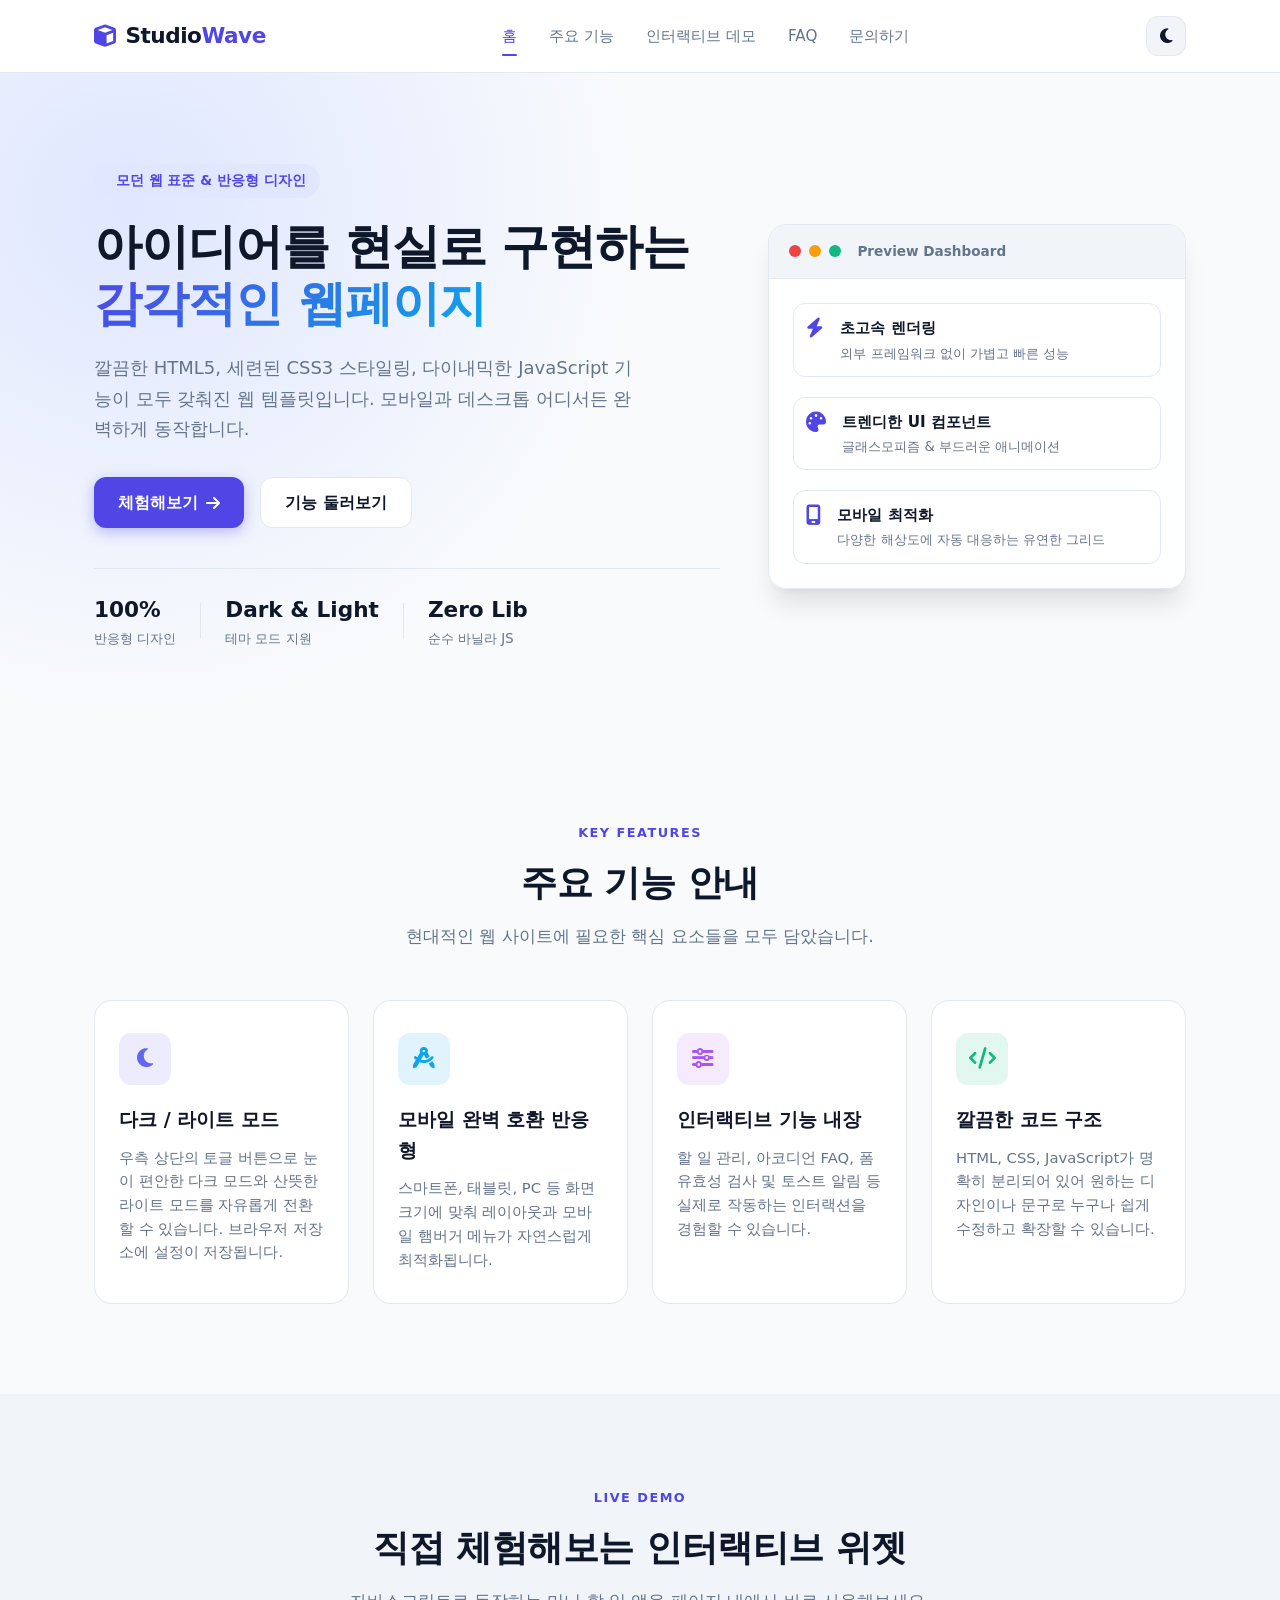
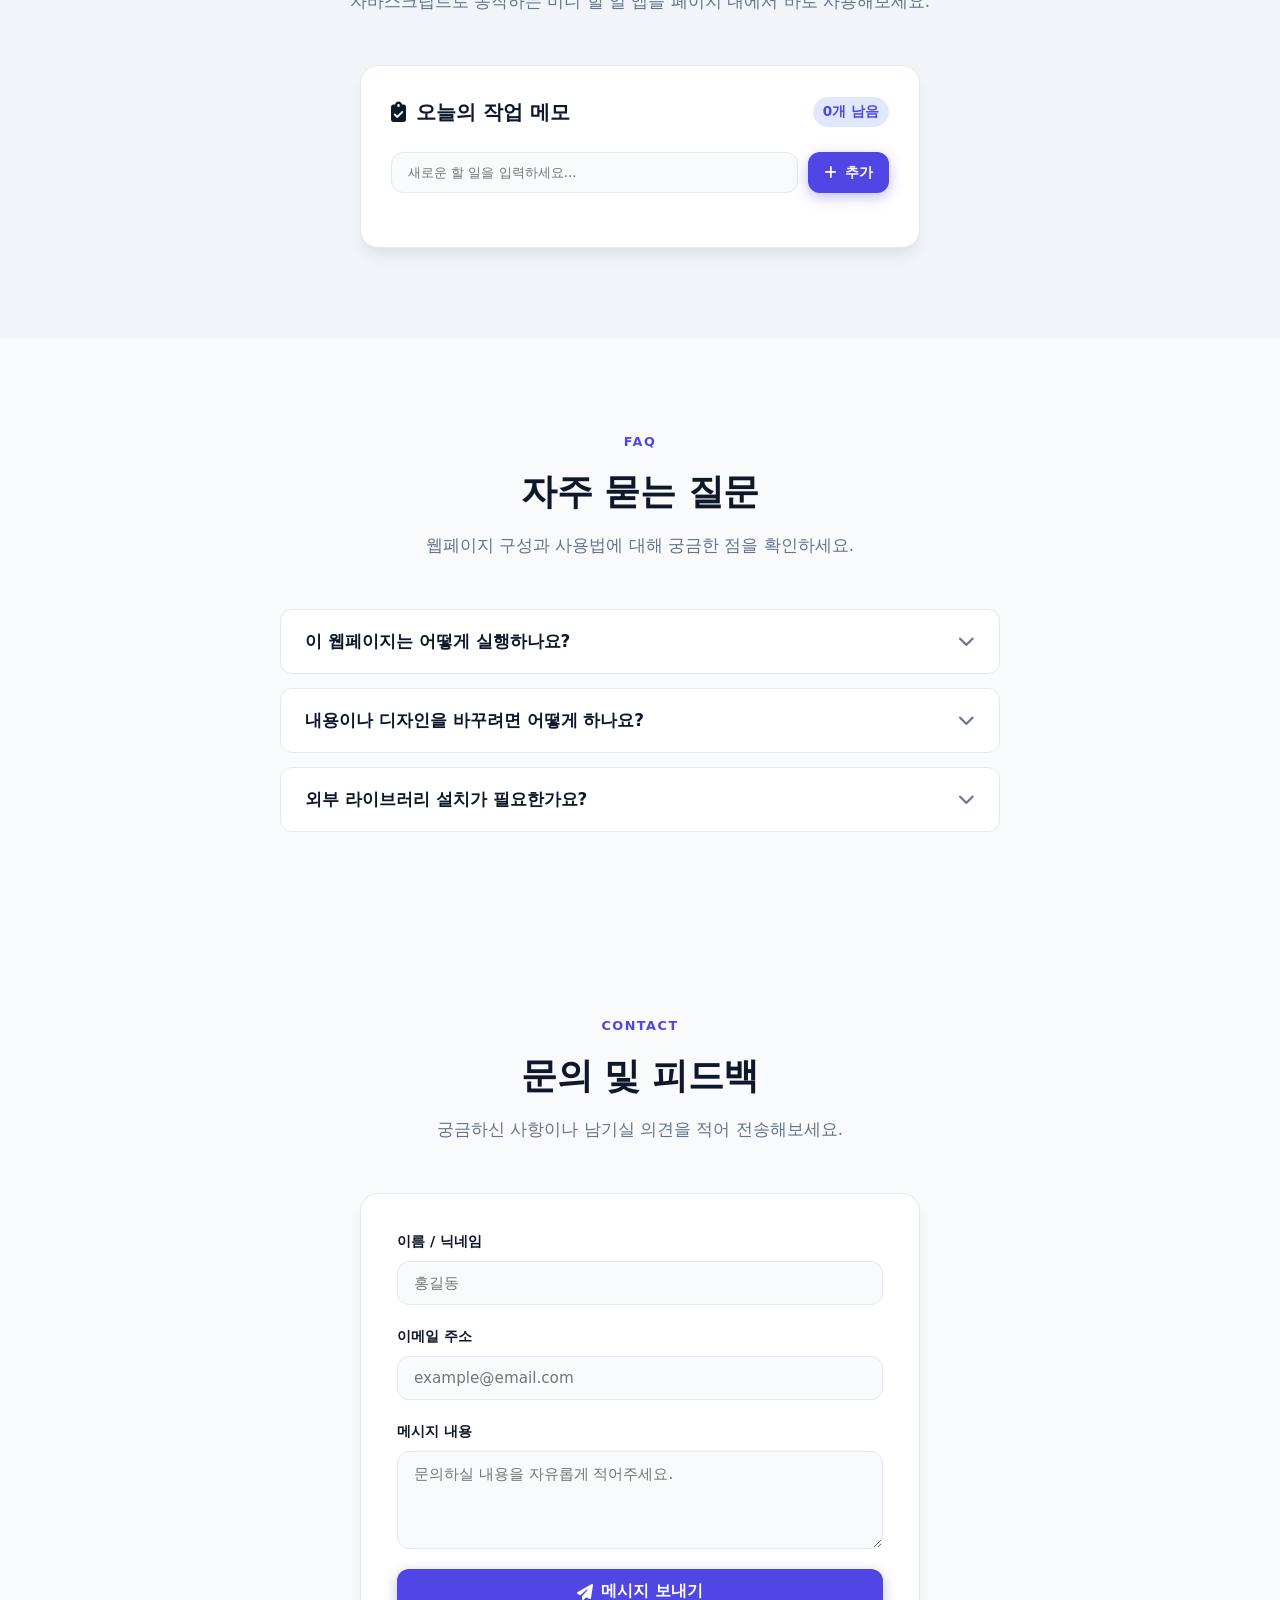
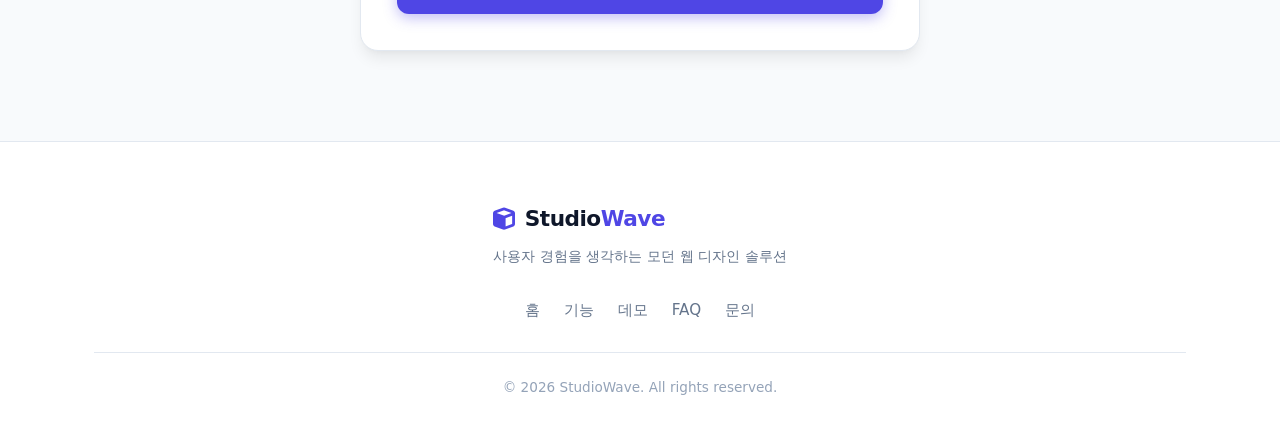
==== index.html @ 6eccc525 "Add index.html and style.css" ====
<!DOCTYPE html>
<html lang="ko">
<head>
  <meta charset="UTF-8">
  <meta name="viewport" content="width=device-width, initial-scale=1.0">
  <title>모던 반응형 웹페이지 | Modern Web</title>
  <link rel="stylesheet" href="style.css">
  <!-- Google Fonts & Font Awesome Icons -->
  <link rel="preconnect" href="https://fonts.googleapis.com">
  <link rel="preconnect" href="https://fonts.gstatic.com" crossorigin>
  <link href="https://fonts.googleapis.com/css2?family=Pretendard:wght@300;400;500;600;700;800&family=Plus+Jakarta+Sans:wght@500;600;700;800&display=swap" rel="stylesheet">
  <link rel="stylesheet" href="https://cdnjs.cloudflare.com/ajax/libs/font-awesome/6.4.0/css/all.min.css">
</head>
<body>
  <!-- Header / Navigation -->
  <header class="navbar">
    <div class="container nav-container">
      <a href="#" class="logo">
        <i class="fa-solid fa-cube logo-icon"></i>
        <span>Studio<span class="highlight">Wave</span></span>
      </a>

      <nav class="nav-links" id="navMenu">
        <a href="#home" class="nav-link active">홈</a>
        <a href="#features" class="nav-link">주요 기능</a>
        <a href="#demo" class="nav-link">인터랙티브 데모</a>
        <a href="#faq" class="nav-link">FAQ</a>
        <a href="#contact" class="nav-link">문의하기</a>
      </nav>

      <div class="nav-actions">
        <!-- 다크모드 토글 버튼 -->
        <button id="themeToggle" class="theme-toggle" aria-label="테마 전환">
          <i class="fa-solid fa-moon"></i>
        </button>

        <!-- 모바일 햄버거 메뉴 버튼 -->
        <button id="mobileMenuBtn" class="mobile-toggle" aria-label="메뉴 열기">
          <i class="fa-solid fa-bars"></i>
        </button>
      </div>
    </div>
  </header>

  <!-- Hero Section -->
  <section id="home" class="hero-section">
    <div class="container hero-container">
      <div class="hero-content">
        <div class="badge">
          <i class="fa-solid fa-sparkles"></i> 모던 웹 표준 & 반응형 디자인
        </div>
        <h1 class="hero-title">
          아이디어를 현실로 구현하는<br>
          <span class="gradient-text">감각적인 웹페이지</span>
        </h1>
        <p class="hero-description">
          깔끔한 HTML5, 세련된 CSS3 스타일링, 다이내믹한 JavaScript 기능이 모두 갖춰진 웹 템플릿입니다. 모바일과 데스크톱 어디서든 완벽하게 동작합니다.
        </p>
        <div class="hero-buttons">
          <a href="#demo" class="btn btn-primary">
            체험해보기 <i class="fa-solid fa-arrow-right"></i>
          </a>
          <a href="#features" class="btn btn-secondary">
            기능 둘러보기
          </a>
        </div>
        
        <!-- 실시간 통계 카드 -->
        <div class="hero-stats">
          <div class="stat-item">
            <span class="stat-number">100%</span>
            <span class="stat-label">반응형 디자인</span>
          </div>
          <div class="stat-divider"></div>
          <div class="stat-item">
            <span class="stat-number">Dark & Light</span>
            <span class="stat-label">테마 모드 지원</span>
          </div>
          <div class="stat-divider"></div>
          <div class="stat-item">
            <span class="stat-number">Zero Lib</span>
            <span class="stat-label">순수 바닐라 JS</span>
          </div>
        </div>
      </div>

      <div class="hero-visual">
        <div class="glass-card main-card">
          <div class="card-header">
            <span class="dot red"></span>
            <span class="dot yellow"></span>
            <span class="dot green"></span>
            <span class="card-title">Preview Dashboard</span>
          </div>
          <div class="card-body">
            <div class="preview-item">
              <i class="fa-solid fa-bolt icon-accent"></i>
              <div>
                <h4>초고속 렌더링</h4>
                <p>외부 프레임워크 없이 가볍고 빠른 성능</p>
              </div>
            </div>
            <div class="preview-item">
              <i class="fa-solid fa-palette icon-accent"></i>
              <div>
                <h4>트렌디한 UI 컴포넌트</h4>
                <p>글래스모피즘 & 부드러운 애니메이션</p>
              </div>
            </div>
            <div class="preview-item">
              <i class="fa-solid fa-mobile-screen icon-accent"></i>
              <div>
                <h4>모바일 최적화</h4>
                <p>다양한 해상도에 자동 대응하는 유연한 그리드</p>
              </div>
            </div>
          </div>
        </div>
      </div>
    </div>
  </section>

  <!-- Features Section -->
  <section id="features" class="section features-section">
    <div class="container">
      <div class="section-header text-center">
        <span class="section-tag">KEY FEATURES</span>
        <h2 class="section-title">주요 기능 안내</h2>
        <p class="section-subtitle">현대적인 웹 사이트에 필요한 핵심 요소들을 모두 담았습니다.</p>
      </div>

      <div class="features-grid">
        <div class="feature-card">
          <div class="feature-icon bg-indigo">
            <i class="fa-solid fa-moon"></i>
          </div>
          <h3>다크 / 라이트 모드</h3>
          <p>우측 상단의 토글 버튼으로 눈이 편안한 다크 모드와 산뜻한 라이트 모드를 자유롭게 전환할 수 있습니다. 브라우저 저장소에 설정이 저장됩니다.</p>
        </div>

        <div class="feature-card">
          <div class="feature-icon bg-blue">
            <i class="fa-solid fa-compass-drafting"></i>
          </div>
          <h3>모바일 완벽 호환 반응형</h3>
          <p>스마트폰, 태블릿, PC 등 화면 크기에 맞춰 레이아웃과 모바일 햄버거 메뉴가 자연스럽게 최적화됩니다.</p>
        </div>

        <div class="feature-card">
          <div class="feature-icon bg-purple">
            <i class="fa-solid fa-sliders"></i>
          </div>
          <h3>인터랙티브 기능 내장</h3>
          <p>할 일 관리, 아코디언 FAQ, 폼 유효성 검사 및 토스트 알림 등 실제로 작동하는 인터랙션을 경험할 수 있습니다.</p>
        </div>

        <div class="feature-card">
          <div class="feature-icon bg-emerald">
            <i class="fa-solid fa-code"></i>
          </div>
          <h3>깔끔한 코드 구조</h3>
          <p>HTML, CSS, JavaScript가 명확히 분리되어 있어 원하는 디자인이나 문구로 누구나 쉽게 수정하고 확장할 수 있습니다.</p>
        </div>
      </div>
    </div>
  </section>

  <!-- Interactive Demo Section (할 일 메모 & 인터랙션) -->
  <section id="demo" class="section demo-section">
    <div class="container">
      <div class="section-header text-center">
        <span class="section-tag">LIVE DEMO</span>
        <h2 class="section-title">직접 체험해보는 인터랙티브 위젯</h2>
        <p class="section-subtitle">자바스크립트로 동작하는 미니 할 일 앱을 페이지 내에서 바로 사용해보세요.</p>
      </div>

      <div class="demo-wrapper">
        <div class="todo-card">
          <div class="todo-header">
            <h3><i class="fa-solid fa-clipboard-check"></i> 오늘의 작업 메모</h3>
            <span id="taskCounter" class="task-counter">0개 남음</span>
          </div>

          <form id="todoForm" class="todo-input-group">
            <input type="text" id="todoInput" placeholder="새로운 할 일을 입력하세요..." autocomplete="off">
            <button type="submit" class="btn btn-primary btn-sm">
              <i class="fa-solid fa-plus"></i> 추가
            </button>
          </form>

          <ul id="todoList" class="todo-list">
            <!-- 자바스크립트로 동적 렌더링 -->
          </ul>
        </div>
      </div>
    </div>
  </section>

  <!-- FAQ Section (아코디언) -->
  <section id="faq" class="section faq-section">
    <div class="container">
      <div class="section-header text-center">
        <span class="section-tag">FAQ</span>
        <h2 class="section-title">자주 묻는 질문</h2>
        <p class="section-subtitle">웹페이지 구성과 사용법에 대해 궁금한 점을 확인하세요.</p>
      </div>

      <div class="faq-container">
        <div class="faq-item">
          <button class="faq-question">
            <span>이 웹페이지는 어떻게 실행하나요?</span>
            <i class="fa-solid fa-chevron-down faq-arrow"></i>
          </button>
          <div class="faq-answer">
            <p>별도의 서버 설치 없이 생성된 <code>index.html</code> 파일을 더블클릭하거나 웹 브라우저(크롬, 엣지, 웨일 등)로 드래그하면 바로 열립니다.</p>
          </div>
        </div>

        <div class="faq-item">
          <button class="faq-question">
            <span>내용이나 디자인을 바꾸려면 어떻게 하나요?</span>
            <i class="fa-solid fa-chevron-down faq-arrow"></i>
          </button>
          <div class="faq-answer">
            <p><code>index.html</code>에서 텍스트와 구성을 바꾸고, <code>style.css</code>에서 색상 및 폰트 크기를 수정하면 나만의 맞춤형 페이지로 손쉽게 커스터마이징할 수 있습니다.</p>
          </div>
        </div>

        <div class="faq-item">
          <button class="faq-question">
            <span>외부 라이브러리 설치가 필요한가요?</span>
            <i class="fa-solid fa-chevron-down faq-arrow"></i>
          </button>
          <div class="faq-answer">
            <p>Node.js나 빌드 도구 없이 순수한 HTML, CSS, JavaScript로 제작되어 있어 가볍고 배포가 매우 간편합니다. 폰트와 아이콘은 CDN을 통해 자동으로 불러옵니다.</p>
          </div>
        </div>
      </div>
    </div>
  </section>

  <!-- Contact Form Section -->
  <section id="contact" class="section contact-section">
    <div class="container">
      <div class="section-header text-center">
        <span class="section-tag">CONTACT</span>
        <h2 class="section-title">문의 및 피드백</h2>
        <p class="section-subtitle">궁금하신 사항이나 남기실 의견을 적어 전송해보세요.</p>
      </div>

      <div class="contact-card">
        <form id="contactForm" class="contact-form">
          <div class="form-group">
            <label for="userName">이름 / 닉네임</label>
            <input type="text" id="userName" placeholder="홍길동" required>
          </div>
          <div class="form-group">
            <label for="userEmail">이메일 주소</label>
            <input type="email" id="userEmail" placeholder="example@email.com" required>
          </div>
          <div class="form-group">
            <label for="userMessage">메시지 내용</label>
            <textarea id="userMessage" rows="4" placeholder="문의하실 내용을 자유롭게 적어주세요." required></textarea>
          </div>
          <button type="submit" class="btn btn-primary btn-block">
            <i class="fa-solid fa-paper-plane"></i> 메시지 보내기
          </button>
        </form>
      </div>
    </div>
  </section>

  <!-- Footer -->
  <footer class="footer">
    <div class="container footer-container">
      <div class="footer-brand">
        <div class="logo">
          <i class="fa-solid fa-cube logo-icon"></i>
          <span>Studio<span class="highlight">Wave</span></span>
        </div>
        <p class="footer-tagline">사용자 경험을 생각하는 모던 웹 디자인 솔루션</p>
      </div>

      <div class="footer-links">
        <a href="#home">홈</a>
        <a href="#features">기능</a>
        <a href="#demo">데모</a>
        <a href="#faq">FAQ</a>
        <a href="#contact">문의</a>
      </div>

      <div class="footer-bottom">
        <p>© 2026 StudioWave. All rights reserved.</p>
      </div>
    </div>
  </footer>

  <!-- 알림 토스트 (알림 메시지 팝업) -->
  <div id="toastNotification" class="toast-notification"></div>

  <!-- JavaScript -->
  <script src="script.js"></script>
</body>
</html>
---- style.css ----
/* ==========================================================================
   CSS Variables & Theme Setup
   ========================================================================== */
:root {
  /* 라이트 모드 (기본 테마) */
  --bg-primary: #f8fafc;
  --bg-surface: #ffffff;
  --bg-card: rgba(255, 255, 255, 0.85);
  --bg-subtle: #f1f5f9;
  
  --text-main: #0f172a;
  --text-muted: #64748b;
  --text-light: #94a3b8;
  
  --primary: #4f46e5;
  --primary-hover: #4338ca;
  --primary-light: #e0e7ff;
  --secondary: #0ea5e9;
  
  --border: #e2e8f0;
  --border-focus: #818cf8;
  
  --shadow-sm: 0 1px 2px 0 rgba(0, 0, 0, 0.05);
  --shadow-md: 0 4px 6px -1px rgba(0, 0, 0, 0.07), 0 2px 4px -2px rgba(0, 0, 0, 0.05);
  --shadow-lg: 0 10px 15px -3px rgba(0, 0, 0, 0.08), 0 4px 6px -4px rgba(0, 0, 0, 0.04);
  --shadow-xl: 0 20px 25px -5px rgba(0, 0, 0, 0.1), 0 8px 10px -6px rgba(0, 0, 0, 0.05);

  --radius-sm: 8px;
  --radius-md: 12px;
  --radius-lg: 18px;
  --radius-full: 9999px;
  
  --transition: all 0.25s cubic-bezier(0.4, 0, 0.2, 1);
}

[data-theme="dark"] {
  /* 다크 모드 */
  --bg-primary: #0b0f19;
  --bg-surface: #111827;
  --bg-card: rgba(17, 24, 39, 0.85);
  --bg-subtle: #1f2937;
  
  --text-main: #f9fafb;
  --text-muted: #9ca3af;
  --text-light: #6b7280;
  
  --primary: #6366f1;
  --primary-hover: #4f46e5;
  --primary-light: rgba(99, 102, 241, 0.15);
  --secondary: #38bdf8;
  
  --border: #1f2937;
  --border-focus: #6366f1;
  
  --shadow-sm: 0 1px 2px 0 rgba(0, 0, 0, 0.3);
  --shadow-md: 0 4px 6px -1px rgba(0, 0, 0, 0.4);
  --shadow-lg: 0 10px 15px -3px rgba(0, 0, 0, 0.5);
  --shadow-xl: 0 20px 25px -5px rgba(0, 0, 0, 0.6);
}

/* ==========================================================================
   Base Styles & Reset
   ========================================================================== */
* {
  margin: 0;
  padding: 0;
  box-sizing: border-box;
}

html {
  scroll-behavior: smooth;
  font-family: 'Pretendard', -apple-system, BlinkMacSystemFont, system-ui, Roboto, sans-serif;
  font-size: 16px;
  color: var(--text-main);
  background-color: var(--bg-primary);
  transition: background-color 0.3s ease, color 0.3s ease;
}

body {
  line-height: 1.6;
  overflow-x: hidden;
}

.container {
  width: 100%;
  max-width: 1140px;
  margin: 0 auto;
  padding: 0 24px;
}

a {
  color: inherit;
  text-decoration: none;
  transition: var(--transition);
}

button {
  cursor: pointer;
  font-family: inherit;
  border: none;
  background: none;
}

input, textarea {
  font-family: inherit;
}

/* ==========================================================================
   Navigation Bar
   ========================================================================== */
.navbar {
  position: sticky;
  top: 0;
  z-index: 100;
  background-color: var(--bg-surface);
  backdrop-filter: blur(12px);
  border-bottom: 1px solid var(--border);
  transition: var(--transition);
}

.nav-container {
  display: flex;
  align-items: center;
  justify-content: space-between;
  height: 72px;
}

.logo {
  display: flex;
  align-items: center;
  gap: 10px;
  font-size: 1.35rem;
  font-weight: 800;
  color: var(--text-main);
  letter-spacing: -0.5px;
}

.logo-icon {
  font-size: 1.4rem;
  color: var(--primary);
}

.logo .highlight {
  color: var(--primary);
}

.nav-links {
  display: flex;
  gap: 32px;
}

.nav-link {
  font-size: 0.95rem;
  font-weight: 500;
  color: var(--text-muted);
  position: relative;
  padding: 8px 0;
}

.nav-link:hover, .nav-link.active {
  color: var(--primary);
}

.nav-link.active::after {
  content: '';
  position: absolute;
  bottom: 0;
  left: 0;
  width: 100%;
  height: 2px;
  background-color: var(--primary);
  border-radius: var(--radius-full);
}

.nav-actions {
  display: flex;
  align-items: center;
  gap: 12px;
}

.theme-toggle, .mobile-toggle {
  display: flex;
  align-items: center;
  justify-content: center;
  width: 40px;
  height: 40px;
  border-radius: var(--radius-md);
  color: var(--text-main);
  background-color: var(--bg-subtle);
  border: 1px solid var(--border);
  transition: var(--transition);
  font-size: 1.05rem;
}

.theme-toggle:hover, .mobile-toggle:hover {
  background-color: var(--primary-light);
  color: var(--primary);
}

.mobile-toggle {
  display: none;
}

/* ==========================================================================
   Hero Section
   ========================================================================== */
.hero-section {
  padding: 90px 0 80px;
  position: relative;
  background: radial-gradient(circle at 10% 20%, var(--primary-light) 0%, transparent 40%);
}

.hero-container {
  display: grid;
  grid-template-columns: 1.2fr 0.8fr;
  align-items: center;
  gap: 48px;
}

.badge {
  display: inline-flex;
  align-items: center;
  gap: 8px;
  padding: 6px 14px;
  background-color: var(--primary-light);
  color: var(--primary);
  border-radius: var(--radius-full);
  font-size: 0.85rem;
  font-weight: 600;
  margin-bottom: 20px;
}

.hero-title {
  font-size: 3rem;
  font-weight: 800;
  line-height: 1.2;
  letter-spacing: -1px;
  margin-bottom: 20px;
}

.gradient-text {
  background: linear-gradient(135deg, var(--primary) 0%, var(--secondary) 100%);
  -webkit-background-clip: text;
  -webkit-text-fill-color: transparent;
}

.hero-description {
  font-size: 1.125rem;
  color: var(--text-muted);
  max-width: 540px;
  margin-bottom: 32px;
  line-height: 1.7;
}

.hero-buttons {
  display: flex;
  gap: 16px;
  margin-bottom: 40px;
}

.btn {
  display: inline-flex;
  align-items: center;
  justify-content: center;
  gap: 8px;
  padding: 12px 24px;
  font-size: 1rem;
  font-weight: 600;
  border-radius: var(--radius-md);
  transition: var(--transition);
}

.btn-primary {
  background-color: var(--primary);
  color: #ffffff;
  box-shadow: 0 4px 14px rgba(79, 70, 229, 0.35);
}

.btn-primary:hover {
  background-color: var(--primary-hover);
  transform: translateY(-2px);
  box-shadow: 0 6px 20px rgba(79, 70, 229, 0.45);
}

.btn-secondary {
  background-color: var(--bg-surface);
  color: var(--text-main);
  border: 1px solid var(--border);
}

.btn-secondary:hover {
  background-color: var(--bg-subtle);
  transform: translateY(-2px);
}

.btn-sm {
  padding: 8px 16px;
  font-size: 0.875rem;
}

.btn-block {
  width: 100%;
}

.hero-stats {
  display: flex;
  align-items: center;
  gap: 24px;
  padding-top: 24px;
  border-top: 1px solid var(--border);
}

.stat-item {
  display: flex;
  flex-direction: column;
}

.stat-number {
  font-size: 1.35rem;
  font-weight: 800;
  color: var(--text-main);
}

.stat-label {
  font-size: 0.825rem;
  color: var(--text-muted);
}

.stat-divider {
  width: 1px;
  height: 36px;
  background-color: var(--border);
}

/* Hero Preview Card (글래스모피즘) */
.glass-card {
  background: var(--bg-card);
  backdrop-filter: blur(16px);
  border: 1px solid var(--border);
  border-radius: var(--radius-lg);
  box-shadow: var(--shadow-xl);
  overflow: hidden;
  transition: var(--transition);
}

.glass-card:hover {
  transform: translateY(-4px);
}

.card-header {
  display: flex;
  align-items: center;
  padding: 16px 20px;
  background-color: var(--bg-subtle);
  border-bottom: 1px solid var(--border);
  gap: 8px;
}

.dot {
  width: 12px;
  height: 12px;
  border-radius: 50%;
}
.dot.red { background-color: #ef4444; }
.dot.yellow { background-color: #f59e0b; }
.dot.green { background-color: #10b981; }

.card-title {
  font-size: 0.85rem;
  font-weight: 600;
  color: var(--text-muted);
  margin-left: 8px;
}

.card-body {
  padding: 24px;
  display: flex;
  flex-direction: column;
  gap: 20px;
}

.preview-item {
  display: flex;
  align-items: flex-start;
  gap: 16px;
  padding: 12px;
  border-radius: var(--radius-md);
  background-color: var(--bg-surface);
  border: 1px solid var(--border);
}

.preview-item h4 {
  font-size: 0.95rem;
  margin-bottom: 2px;
}

.preview-item p {
  font-size: 0.825rem;
  color: var(--text-muted);
}

.icon-accent {
  font-size: 1.25rem;
  color: var(--primary);
  margin-top: 2px;
}

/* ==========================================================================
   Section Common Styles
   ========================================================================== */
.section {
  padding: 90px 0;
}

.text-center {
  text-align: center;
}

.section-header {
  margin-bottom: 50px;
}

.section-tag {
  display: inline-block;
  font-size: 0.8rem;
  font-weight: 700;
  letter-spacing: 1.5px;
  color: var(--primary);
  margin-bottom: 10px;
}

.section-title {
  font-size: 2.25rem;
  font-weight: 800;
  letter-spacing: -0.5px;
  margin-bottom: 12px;
}

.section-subtitle {
  font-size: 1.05rem;
  color: var(--text-muted);
  max-width: 600px;
  margin: 0 auto;
}

/* ==========================================================================
   Features Section
   ========================================================================== */
.features-grid {
  display: grid;
  grid-template-columns: repeat(auto-fit, minmax(240px, 1fr));
  gap: 24px;
}

.feature-card {
  background-color: var(--bg-surface);
  border: 1px solid var(--border);
  border-radius: var(--radius-lg);
  padding: 32px 24px;
  transition: var(--transition);
}

.feature-card:hover {
  transform: translateY(-6px);
  border-color: var(--border-focus);
  box-shadow: var(--shadow-lg);
}

.feature-icon {
  width: 52px;
  height: 52px;
  border-radius: var(--radius-md);
  display: flex;
  align-items: center;
  justify-content: center;
  font-size: 1.35rem;
  margin-bottom: 20px;
}

.bg-indigo { background: rgba(99, 102, 241, 0.12); color: #6366f1; }
.bg-blue { background: rgba(14, 165, 233, 0.12); color: #0ea5e9; }
.bg-purple { background: rgba(168, 85, 247, 0.12); color: #a855f7; }
.bg-emerald { background: rgba(16, 185, 129, 0.12); color: #10b981; }

.feature-card h3 {
  font-size: 1.2rem;
  font-weight: 700;
  margin-bottom: 10px;
}

.feature-card p {
  font-size: 0.925rem;
  color: var(--text-muted);
  line-height: 1.6;
}

/* ==========================================================================
   Interactive Demo Section (Todo App)
   ========================================================================== */
.demo-section {
  background-color: var(--bg-subtle);
}

.demo-wrapper {
  max-width: 560px;
  margin: 0 auto;
}

.todo-card {
  background-color: var(--bg-surface);
  border: 1px solid var(--border);
  border-radius: var(--radius-lg);
  padding: 30px;
  box-shadow: var(--shadow-lg);
}

.todo-header {
  display: flex;
  justify-content: space-between;
  align-items: center;
  margin-bottom: 24px;
}

.todo-header h3 {
  font-size: 1.25rem;
  font-weight: 700;
  display: flex;
  align-items: center;
  gap: 10px;
  color: var(--text-main);
}

.task-counter {
  font-size: 0.85rem;
  padding: 4px 10px;
  background-color: var(--primary-light);
  color: var(--primary);
  border-radius: var(--radius-full);
  font-weight: 600;
}

.todo-input-group {
  display: flex;
  gap: 10px;
  margin-bottom: 24px;
}

.todo-input-group input {
  flex: 1;
  padding: 12px 16px;
  border-radius: var(--radius-md);
  border: 1px solid var(--border);
  background-color: var(--bg-primary);
  color: var(--text-main);
  outline: none;
  transition: var(--transition);
}

.todo-input-group input:focus {
  border-color: var(--primary);
  box-shadow: 0 0 0 3px var(--primary-light);
}

.todo-list {
  list-style: none;
  display: flex;
  flex-direction: column;
  gap: 10px;
}

.todo-item {
  display: flex;
  align-items: center;
  justify-content: space-between;
  padding: 12px 16px;
  background-color: var(--bg-primary);
  border: 1px solid var(--border);
  border-radius: var(--radius-md);
  transition: var(--transition);
}

.todo-item:hover {
  border-color: var(--border-focus);
}

.todo-content {
  display: flex;
  align-items: center;
  gap: 12px;
  cursor: pointer;
  flex: 1;
}

.todo-checkbox {
  width: 20px;
  height: 20px;
  border-radius: 6px;
  border: 2px solid var(--border-focus);
  display: flex;
  align-items: center;
  justify-content: center;
  font-size: 0.75rem;
  color: transparent;
  transition: var(--transition);
}

.todo-item.completed .todo-checkbox {
  background-color: var(--primary);
  border-color: var(--primary);
  color: #fff;
}

.todo-item.completed .todo-text {
  text-decoration: line-through;
  color: var(--text-light);
}

.todo-delete-btn {
  color: var(--text-light);
  padding: 6px;
  border-radius: var(--radius-sm);
  transition: var(--transition);
}

.todo-delete-btn:hover {
  color: #ef4444;
  background-color: rgba(239, 68, 68, 0.1);
}

/* ==========================================================================
   FAQ Section (Accordion)
   ========================================================================== */
.faq-container {
  max-width: 720px;
  margin: 0 auto;
  display: flex;
  flex-direction: column;
  gap: 14px;
}

.faq-item {
  background-color: var(--bg-surface);
  border: 1px solid var(--border);
  border-radius: var(--radius-md);
  overflow: hidden;
  transition: var(--transition);
}

.faq-question {
  width: 100%;
  display: flex;
  justify-content: space-between;
  align-items: center;
  padding: 20px 24px;
  font-size: 1.05rem;
  font-weight: 600;
  color: var(--text-main);
  text-align: left;
}

.faq-arrow {
  color: var(--text-muted);
  transition: transform 0.3s ease;
}

.faq-item.active .faq-arrow {
  transform: rotate(180deg);
  color: var(--primary);
}

.faq-answer {
  max-height: 0;
  overflow: hidden;
  transition: max-height 0.3s ease, padding 0.3s ease;
  background-color: var(--bg-primary);
}

.faq-item.active .faq-answer {
  max-height: 200px;
  padding: 20px 24px;
  border-top: 1px solid var(--border);
}

.faq-answer p {
  color: var(--text-muted);
  font-size: 0.95rem;
  line-height: 1.6;
}

.faq-answer code {
  background-color: var(--bg-subtle);
  padding: 2px 6px;
  border-radius: 4px;
  color: var(--primary);
  font-size: 0.9em;
}

/* ==========================================================================
   Contact Section
   ========================================================================== */
.contact-card {
  max-width: 560px;
  margin: 0 auto;
  background-color: var(--bg-surface);
  border: 1px solid var(--border);
  border-radius: var(--radius-lg);
  padding: 36px;
  box-shadow: var(--shadow-lg);
}

.contact-form {
  display: flex;
  flex-direction: column;
  gap: 20px;
}

.form-group {
  display: flex;
  flex-direction: column;
  gap: 8px;
}

.form-group label {
  font-size: 0.9rem;
  font-weight: 600;
  color: var(--text-main);
}

.form-group input, .form-group textarea {
  padding: 12px 16px;
  border-radius: var(--radius-md);
  border: 1px solid var(--border);
  background-color: var(--bg-primary);
  color: var(--text-main);
  outline: none;
  transition: var(--transition);
  font-size: 0.95rem;
}

.form-group input:focus, .form-group textarea:focus {
  border-color: var(--primary);
  box-shadow: 0 0 0 3px var(--primary-light);
}

/* ==========================================================================
   Footer
   ========================================================================== */
.footer {
  background-color: var(--bg-surface);
  border-top: 1px solid var(--border);
  padding: 60px 0 30px;
}

.footer-container {
  display: flex;
  flex-direction: column;
  align-items: center;
  gap: 30px;
  text-align: center;
}

.footer-tagline {
  font-size: 0.9rem;
  color: var(--text-muted);
  margin-top: 8px;
}

.footer-links {
  display: flex;
  gap: 24px;
}

.footer-links a {
  font-size: 0.95rem;
  color: var(--text-muted);
}

.footer-links a:hover {
  color: var(--primary);
}

.footer-bottom {
  border-top: 1px solid var(--border);
  padding-top: 24px;
  width: 100%;
  font-size: 0.85rem;
  color: var(--text-light);
}

/* ==========================================================================
   Toast Notification
   ========================================================================== */
.toast-notification {
  position: fixed;
  bottom: 24px;
  right: 24px;
  background-color: var(--text-main);
  color: var(--bg-surface);
  padding: 14px 24px;
  border-radius: var(--radius-md);
  font-size: 0.925rem;
  font-weight: 500;
  box-shadow: var(--shadow-xl);
  transform: translateY(100px);
  opacity: 0;
  transition: transform 0.3s cubic-bezier(0.4, 0, 0.2, 1), opacity 0.3s ease;
  z-index: 1000;
  pointer-events: none;
}

.toast-notification.show {
  transform: translateY(0);
  opacity: 1;
}

/* ==========================================================================
   Responsive Design (Media Queries)
   ========================================================================== */
@media (max-width: 900px) {
  .hero-container {
    grid-template-columns: 1fr;
    text-align: center;
  }

  .hero-description {
    margin-left: auto;
    margin-right: auto;
  }

  .hero-buttons {
    justify-content: center;
  }

  .hero-stats {
    justify-content: center;
  }

  .hero-title {
    font-size: 2.35rem;
  }
}

@media (max-width: 768px) {
  .mobile-toggle {
    display: flex;
  }

  .nav-links {
    position: absolute;
    top: 72px;
    left: 0;
    width: 100%;
    background-color: var(--bg-surface);
    flex-direction: column;
    padding: 24px;
    gap: 16px;
    border-bottom: 1px solid var(--border);
    transform: translateY(-150%);
    opacity: 0;
    pointer-events: none;
    transition: transform 0.3s ease, opacity 0.3s ease;
  }

  .nav-links.open {
    transform: translateY(0);
    opacity: 1;
    pointer-events: auto;
    box-shadow: var(--shadow-lg);
  }

  .hero-section {
    padding: 50px 0 60px;
  }

  .section {
    padding: 60px 0;
  }

  .section-title {
    font-size: 1.85rem;
  }
}
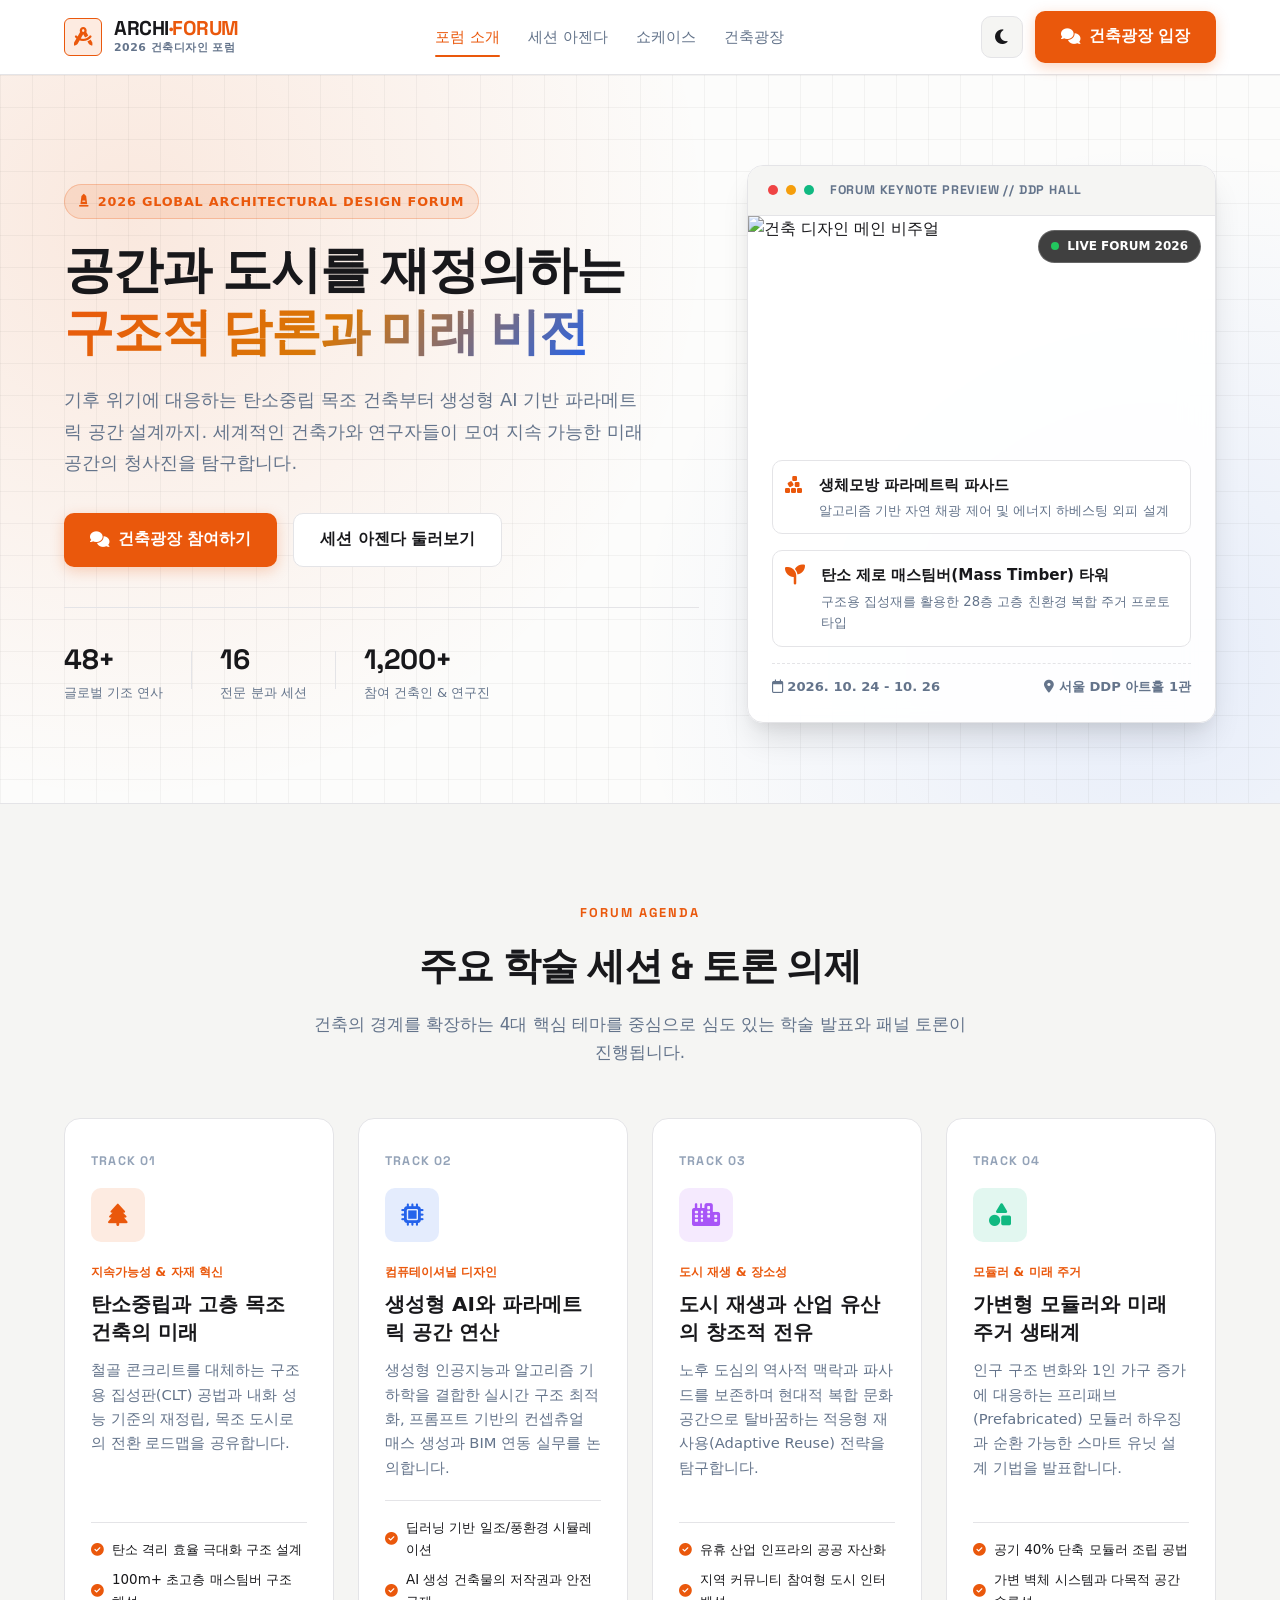
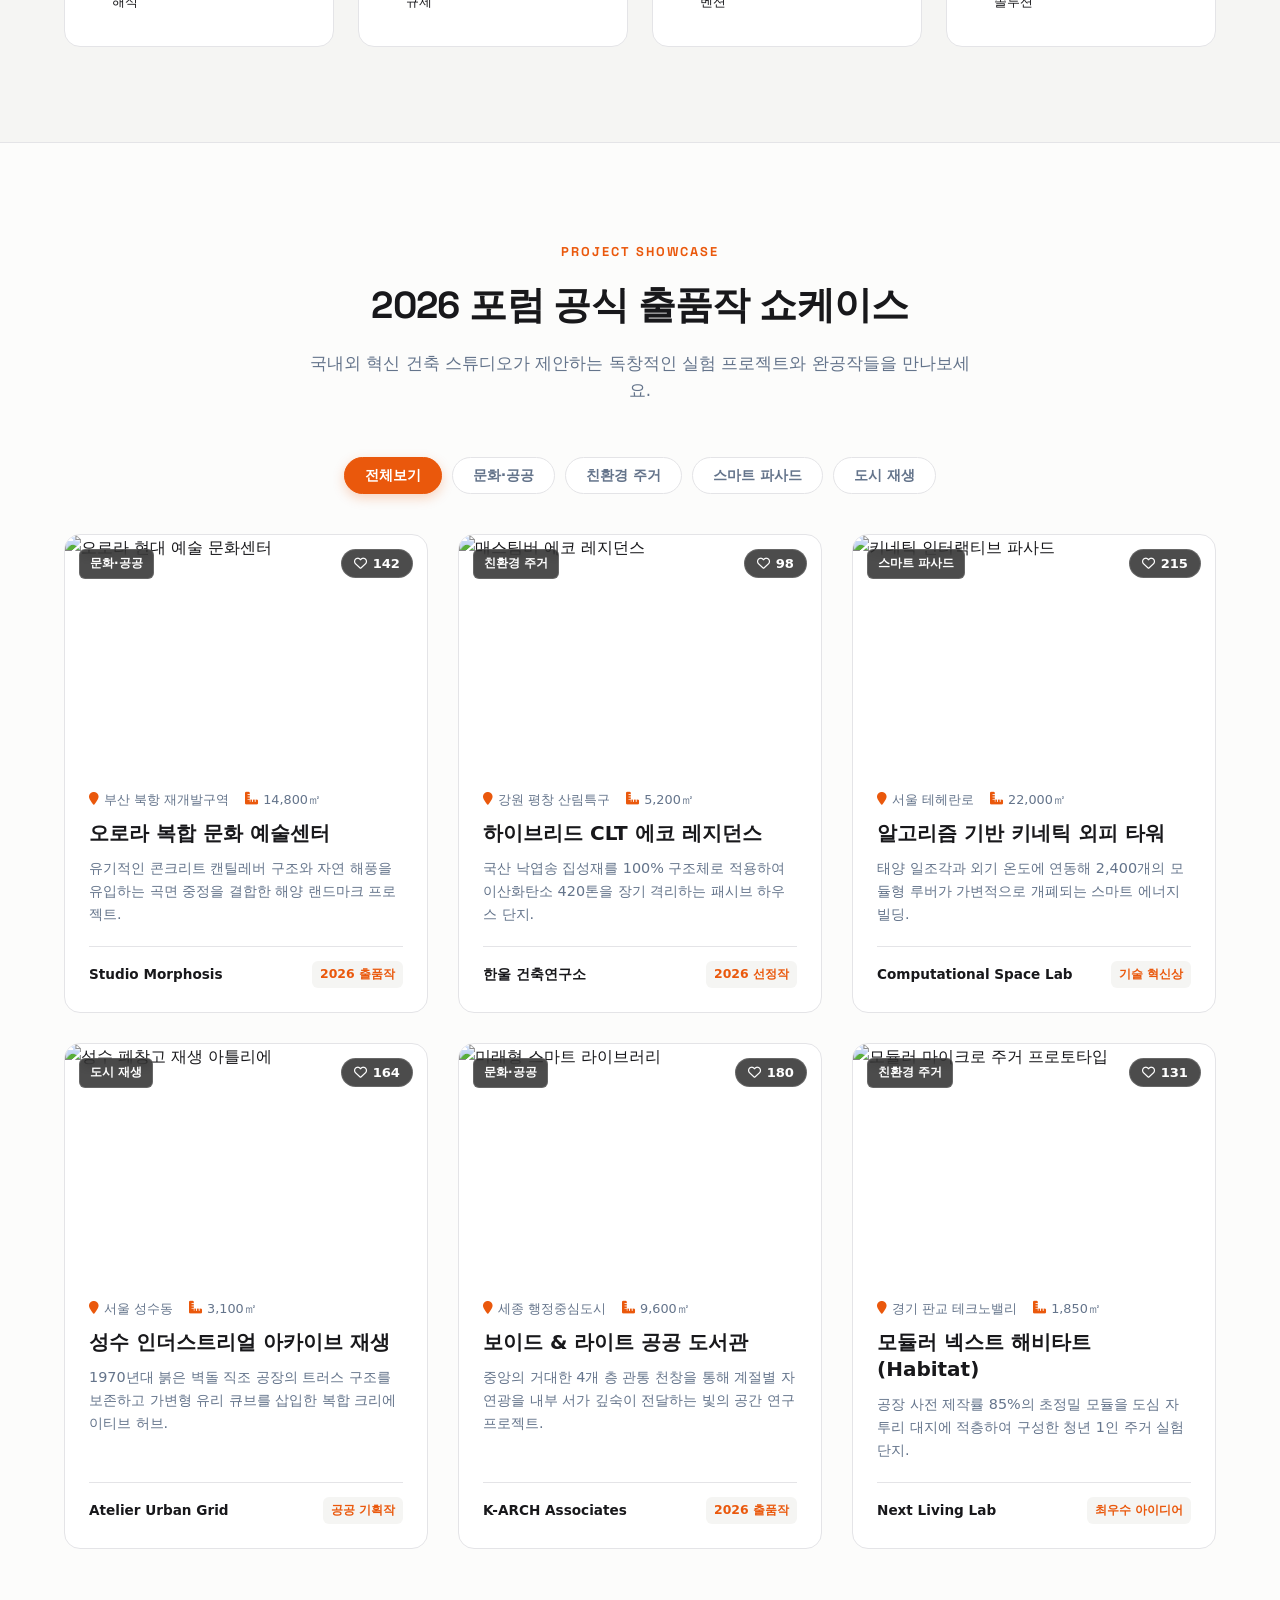
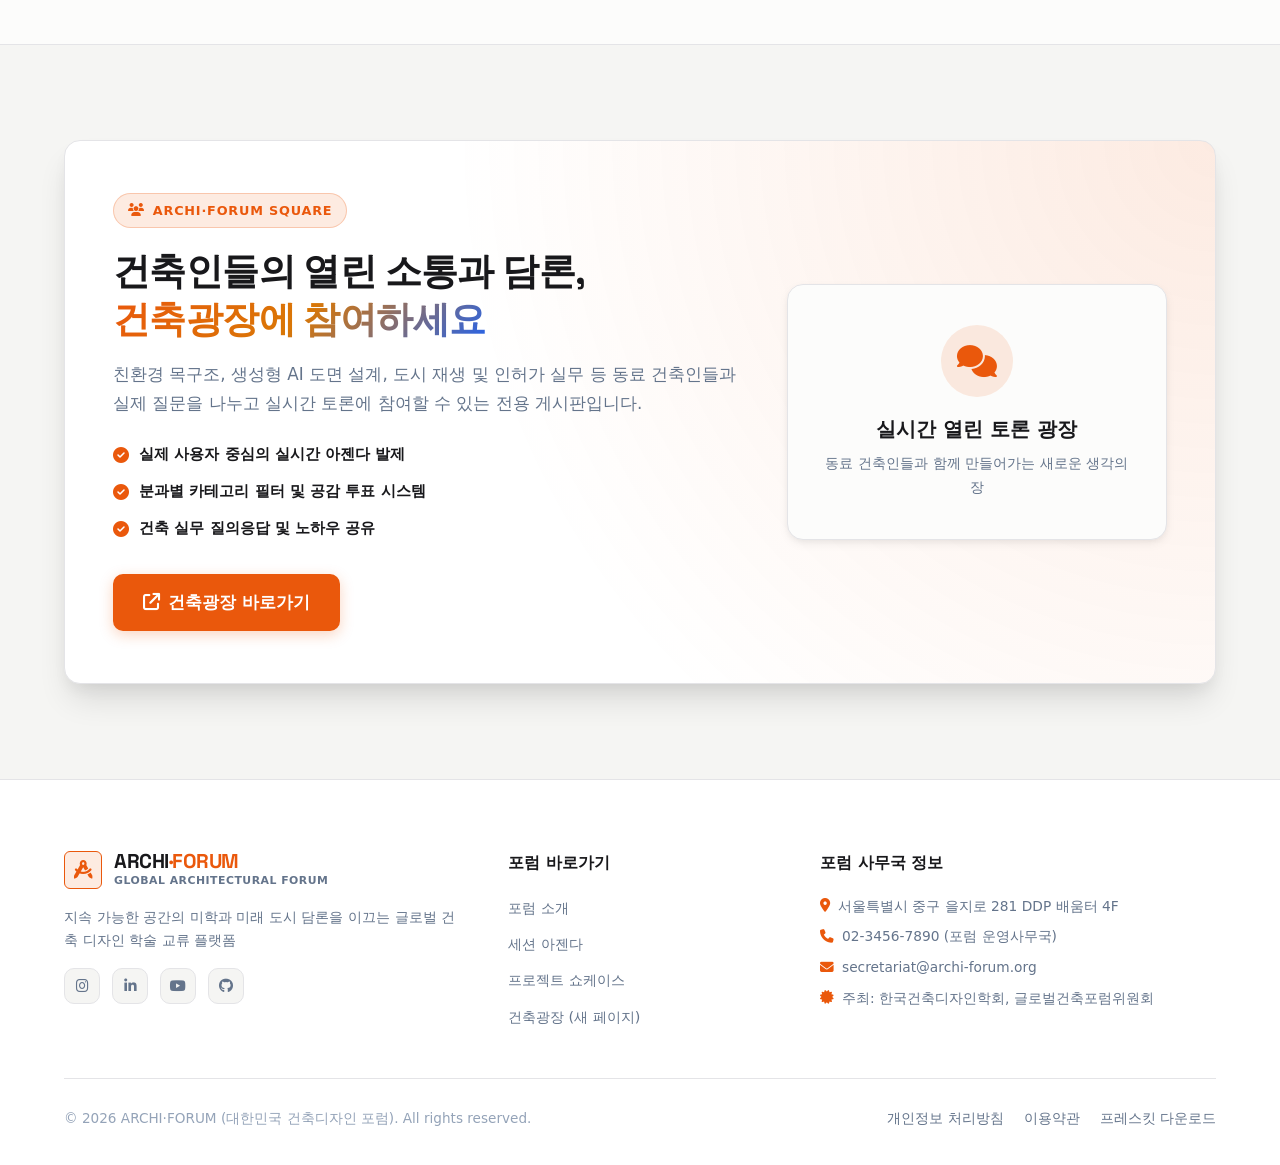
==== commit c4ab33f5: "Update website: add forum page, script, and style enhancements" ====
--- a/index.html
+++ b/index.html
@@ -3,36 +3,45 @@
 <head>
   <meta charset="UTF-8">
   <meta name="viewport" content="width=device-width, initial-scale=1.0">
-  <title>모던 반응형 웹페이지 | Modern Web</title>
+  <title>2026 글로벌 건축디자인 포럼 | ARCHI·FORUM</title>
   <link rel="stylesheet" href="style.css">
   <!-- Google Fonts & Font Awesome Icons -->
   <link rel="preconnect" href="https://fonts.googleapis.com">
   <link rel="preconnect" href="https://fonts.gstatic.com" crossorigin>
-  <link href="https://fonts.googleapis.com/css2?family=Pretendard:wght@300;400;500;600;700;800&family=Plus+Jakarta+Sans:wght@500;600;700;800&display=swap" rel="stylesheet">
+  <link href="https://fonts.googleapis.com/css2?family=Plus+Jakarta+Sans:wght@400;500;600;700;800&family=Space+Grotesk:wght@500;700&family=Pretendard:wght@300;400;500;600;700;800&display=swap" rel="stylesheet">
   <link rel="stylesheet" href="https://cdnjs.cloudflare.com/ajax/libs/font-awesome/6.4.0/css/all.min.css">
 </head>
 <body>
   <!-- Header / Navigation -->
   <header class="navbar">
     <div class="container nav-container">
-      <a href="#" class="logo">
-        <i class="fa-solid fa-cube logo-icon"></i>
-        <span>Studio<span class="highlight">Wave</span></span>
+      <a href="#home" class="logo">
+        <div class="logo-icon-box">
+          <i class="fa-solid fa-compass-drafting logo-icon"></i>
+        </div>
+        <div class="logo-text">
+          <span class="logo-main">ARCHI<span class="highlight">·FORUM</span></span>
+          <span class="logo-sub">2026 건축디자인 포럼</span>
+        </div>
       </a>
 
       <nav class="nav-links" id="navMenu">
-        <a href="#home" class="nav-link active">홈</a>
-        <a href="#features" class="nav-link">주요 기능</a>
-        <a href="#demo" class="nav-link">인터랙티브 데모</a>
-        <a href="#faq" class="nav-link">FAQ</a>
-        <a href="#contact" class="nav-link">문의하기</a>
+        <a href="#home" class="nav-link active">포럼 소개</a>
+        <a href="#agenda" class="nav-link">세션 아젠다</a>
+        <a href="#showcase" class="nav-link">쇼케이스</a>
+        <a href="#discussion" class="nav-link">건축광장</a>
       </nav>
 
       <div class="nav-actions">
         <!-- 다크모드 토글 버튼 -->
-        <button id="themeToggle" class="theme-toggle" aria-label="테마 전환">
+        <button id="themeToggle" class="theme-toggle" aria-label="테마 전환" title="다크/라이트 모드 전환">
           <i class="fa-solid fa-moon"></i>
         </button>
+
+        <!-- 건축광장 바로가기 버튼 (새 페이지 이동) -->
+        <a href="forum.html" class="btn btn-primary btn-nav-cta">
+          <i class="fa-solid fa-comments"></i> 건축광장 입장
+        </a>
 
         <!-- 모바일 햄버거 메뉴 버튼 -->
         <button id="mobileMenuBtn" class="mobile-toggle" aria-label="메뉴 열기">
@@ -44,42 +53,43 @@
 
   <!-- Hero Section -->
   <section id="home" class="hero-section">
+    <div class="blueprint-grid-overlay"></div>
     <div class="container hero-container">
       <div class="hero-content">
         <div class="badge">
-          <i class="fa-solid fa-sparkles"></i> 모던 웹 표준 & 반응형 디자인
+          <i class="fa-solid fa-monument"></i> 2026 GLOBAL ARCHITECTURAL DESIGN FORUM
         </div>
         <h1 class="hero-title">
-          아이디어를 현실로 구현하는<br>
-          <span class="gradient-text">감각적인 웹페이지</span>
+          공간과 도시를 재정의하는<br>
+          <span class="gradient-text">구조적 담론과 미래 비전</span>
         </h1>
         <p class="hero-description">
-          깔끔한 HTML5, 세련된 CSS3 스타일링, 다이내믹한 JavaScript 기능이 모두 갖춰진 웹 템플릿입니다. 모바일과 데스크톱 어디서든 완벽하게 동작합니다.
+          기후 위기에 대응하는 탄소중립 목조 건축부터 생성형 AI 기반 파라메트릭 공간 설계까지. 세계적인 건축가와 연구자들이 모여 지속 가능한 미래 공간의 청사진을 탐구합니다.
         </p>
         <div class="hero-buttons">
-          <a href="#demo" class="btn btn-primary">
-            체험해보기 <i class="fa-solid fa-arrow-right"></i>
+          <a href="forum.html" class="btn btn-primary">
+            <i class="fa-solid fa-comments"></i> 건축광장 참여하기
           </a>
-          <a href="#features" class="btn btn-secondary">
-            기능 둘러보기
+          <a href="#agenda" class="btn btn-secondary">
+            세션 아젠다 둘러보기
           </a>
         </div>
         
-        <!-- 실시간 통계 카드 -->
+        <!-- 실시간 포럼 메트릭 -->
         <div class="hero-stats">
           <div class="stat-item">
-            <span class="stat-number">100%</span>
-            <span class="stat-label">반응형 디자인</span>
+            <span class="stat-number">48+</span>
+            <span class="stat-label">글로벌 기조 연사</span>
           </div>
           <div class="stat-divider"></div>
           <div class="stat-item">
-            <span class="stat-number">Dark & Light</span>
-            <span class="stat-label">테마 모드 지원</span>
+            <span class="stat-number">16</span>
+            <span class="stat-label">전문 분과 세션</span>
           </div>
           <div class="stat-divider"></div>
           <div class="stat-item">
-            <span class="stat-number">Zero Lib</span>
-            <span class="stat-label">순수 바닐라 JS</span>
+            <span class="stat-number">1,200+</span>
+            <span class="stat-label">참여 건축인 & 연구진</span>
           </div>
         </div>
       </div>
@@ -90,29 +100,32 @@
             <span class="dot red"></span>
             <span class="dot yellow"></span>
             <span class="dot green"></span>
-            <span class="card-title">Preview Dashboard</span>
+            <span class="card-title">FORUM KEYNOTE PREVIEW // DDP HALL</span>
+          </div>
+          <div class="card-img-wrap">
+            <img src="https://images.unsplash.com/photo-1513694203232-719a280e022f?auto=format&fit=crop&w=800&q=80" alt="건축 디자인 메인 비주얼" class="hero-img">
+            <div class="card-img-badge">
+              <span class="pulse-dot"></span> LIVE FORUM 2026
+            </div>
           </div>
           <div class="card-body">
             <div class="preview-item">
-              <i class="fa-solid fa-bolt icon-accent"></i>
+              <i class="fa-solid fa-cubes-stacked icon-accent"></i>
               <div>
-                <h4>초고속 렌더링</h4>
-                <p>외부 프레임워크 없이 가볍고 빠른 성능</p>
+                <h4>생체모방 파라메트릭 파사드</h4>
+                <p>알고리즘 기반 자연 채광 제어 및 에너지 하베스팅 외피 설계</p>
               </div>
             </div>
             <div class="preview-item">
-              <i class="fa-solid fa-palette icon-accent"></i>
+              <i class="fa-solid fa-seedling icon-accent"></i>
               <div>
-                <h4>트렌디한 UI 컴포넌트</h4>
-                <p>글래스모피즘 & 부드러운 애니메이션</p>
+                <h4>탄소 제로 매스팀버(Mass Timber) 타워</h4>
+                <p>구조용 집성재를 활용한 28층 고층 친환경 복합 주거 프로토타입</p>
               </div>
             </div>
-            <div class="preview-item">
-              <i class="fa-solid fa-mobile-screen icon-accent"></i>
-              <div>
-                <h4>모바일 최적화</h4>
-                <p>다양한 해상도에 자동 대응하는 유연한 그리드</p>
-              </div>
+            <div class="preview-meta">
+              <span><i class="fa-regular fa-calendar"></i> 2026. 10. 24 - 10. 26</span>
+              <span><i class="fa-solid fa-location-dot"></i> 서울 DDP 아트홀 1관</span>
             </div>
           </div>
         </div>
@@ -120,152 +133,283 @@
     </div>
   </section>
 
-  <!-- Features Section -->
-  <section id="features" class="section features-section">
+  <!-- Sessions & Agenda Section -->
+  <section id="agenda" class="section agenda-section">
     <div class="container">
       <div class="section-header text-center">
-        <span class="section-tag">KEY FEATURES</span>
-        <h2 class="section-title">주요 기능 안내</h2>
-        <p class="section-subtitle">현대적인 웹 사이트에 필요한 핵심 요소들을 모두 담았습니다.</p>
-      </div>
-
-      <div class="features-grid">
-        <div class="feature-card">
-          <div class="feature-icon bg-indigo">
-            <i class="fa-solid fa-moon"></i>
-          </div>
-          <h3>다크 / 라이트 모드</h3>
-          <p>우측 상단의 토글 버튼으로 눈이 편안한 다크 모드와 산뜻한 라이트 모드를 자유롭게 전환할 수 있습니다. 브라우저 저장소에 설정이 저장됩니다.</p>
-        </div>
-
-        <div class="feature-card">
-          <div class="feature-icon bg-blue">
-            <i class="fa-solid fa-compass-drafting"></i>
-          </div>
-          <h3>모바일 완벽 호환 반응형</h3>
-          <p>스마트폰, 태블릿, PC 등 화면 크기에 맞춰 레이아웃과 모바일 햄버거 메뉴가 자연스럽게 최적화됩니다.</p>
-        </div>
-
-        <div class="feature-card">
-          <div class="feature-icon bg-purple">
-            <i class="fa-solid fa-sliders"></i>
-          </div>
-          <h3>인터랙티브 기능 내장</h3>
-          <p>할 일 관리, 아코디언 FAQ, 폼 유효성 검사 및 토스트 알림 등 실제로 작동하는 인터랙션을 경험할 수 있습니다.</p>
-        </div>
-
-        <div class="feature-card">
-          <div class="feature-icon bg-emerald">
-            <i class="fa-solid fa-code"></i>
-          </div>
-          <h3>깔끔한 코드 구조</h3>
-          <p>HTML, CSS, JavaScript가 명확히 분리되어 있어 원하는 디자인이나 문구로 누구나 쉽게 수정하고 확장할 수 있습니다.</p>
+        <span class="section-tag">FORUM AGENDA</span>
+        <h2 class="section-title">주요 학술 세션 & 토론 의제</h2>
+        <p class="section-subtitle">건축의 경계를 확장하는 4대 핵심 테마를 중심으로 심도 있는 학술 발표와 패널 토론이 진행됩니다.</p>
+      </div>
+
+      <div class="agenda-grid">
+        <div class="agenda-card">
+          <div class="agenda-number">TRACK 01</div>
+          <div class="agenda-icon bg-terracotta">
+            <i class="fa-solid fa-tree"></i>
+          </div>
+          <div class="agenda-meta-tag">지속가능성 & 자재 혁신</div>
+          <h3>탄소중립과 고층 목조 건축의 미래</h3>
+          <p>철골 콘크리트를 대체하는 구조용 집성판(CLT) 공법과 내화 성능 기준의 재정립, 목조 도시로의 전환 로드맵을 공유합니다.</p>
+          <ul class="agenda-details">
+            <li><i class="fa-solid fa-circle-check"></i> 탄소 격리 효율 극대화 구조 설계</li>
+            <li><i class="fa-solid fa-circle-check"></i> 100m+ 초고층 매스팀버 구조 해석</li>
+          </ul>
+        </div>
+
+        <div class="agenda-card">
+          <div class="agenda-number">TRACK 02</div>
+          <div class="agenda-icon bg-blue">
+            <i class="fa-solid fa-microchip"></i>
+          </div>
+          <div class="agenda-meta-tag">컴퓨테이셔널 디자인</div>
+          <h3>생성형 AI와 파라메트릭 공간 연산</h3>
+          <p>생성형 인공지능과 알고리즘 기하학을 결합한 실시간 구조 최적화, 프롬프트 기반의 컨셉츄얼 매스 생성과 BIM 연동 실무를 논의합니다.</p>
+          <ul class="agenda-details">
+            <li><i class="fa-solid fa-circle-check"></i> 딥러닝 기반 일조/풍환경 시뮬레이션</li>
+            <li><i class="fa-solid fa-circle-check"></i> AI 생성 건축물의 저작권과 안전 규제</li>
+          </ul>
+        </div>
+
+        <div class="agenda-card">
+          <div class="agenda-number">TRACK 03</div>
+          <div class="agenda-icon bg-purple">
+            <i class="fa-solid fa-city"></i>
+          </div>
+          <div class="agenda-meta-tag">도시 재생 & 장소성</div>
+          <h3>도시 재생과 산업 유산의 창조적 전유</h3>
+          <p>노후 도심의 역사적 맥락과 파사드를 보존하며 현대적 복합 문화 공간으로 탈바꿈하는 적응형 재사용(Adaptive Reuse) 전략을 탐구합니다.</p>
+          <ul class="agenda-details">
+            <li><i class="fa-solid fa-circle-check"></i> 유휴 산업 인프라의 공공 자산화</li>
+            <li><i class="fa-solid fa-circle-check"></i> 지역 커뮤니티 참여형 도시 인터벤션</li>
+          </ul>
+        </div>
+
+        <div class="agenda-card">
+          <div class="agenda-number">TRACK 04</div>
+          <div class="agenda-icon bg-emerald">
+            <i class="fa-solid fa-shapes"></i>
+          </div>
+          <div class="agenda-meta-tag">모듈러 & 미래 주거</div>
+          <h3>가변형 모듈러와 미래 주거 생태계</h3>
+          <p>인구 구조 변화와 1인 가구 증가에 대응하는 프리패브(Prefabricated) 모듈러 하우징과 순환 가능한 스마트 유닛 설계 기법을 발표합니다.</p>
+          <ul class="agenda-details">
+            <li><i class="fa-solid fa-circle-check"></i> 공기 40% 단축 모듈러 조립 공법</li>
+            <li><i class="fa-solid fa-circle-check"></i> 가변 벽체 시스템과 다목적 공간 솔루션</li>
+          </ul>
         </div>
       </div>
     </div>
   </section>
 
-  <!-- Interactive Demo Section (할 일 메모 & 인터랙션) -->
-  <section id="demo" class="section demo-section">
+  <!-- Showcase Section (건축 프로젝트 갤러리) -->
+  <section id="showcase" class="section showcase-section">
     <div class="container">
       <div class="section-header text-center">
-        <span class="section-tag">LIVE DEMO</span>
-        <h2 class="section-title">직접 체험해보는 인터랙티브 위젯</h2>
-        <p class="section-subtitle">자바스크립트로 동작하는 미니 할 일 앱을 페이지 내에서 바로 사용해보세요.</p>
-      </div>
-
-      <div class="demo-wrapper">
-        <div class="todo-card">
-          <div class="todo-header">
-            <h3><i class="fa-solid fa-clipboard-check"></i> 오늘의 작업 메모</h3>
-            <span id="taskCounter" class="task-counter">0개 남음</span>
-          </div>
-
-          <form id="todoForm" class="todo-input-group">
-            <input type="text" id="todoInput" placeholder="새로운 할 일을 입력하세요..." autocomplete="off">
-            <button type="submit" class="btn btn-primary btn-sm">
-              <i class="fa-solid fa-plus"></i> 추가
-            </button>
-          </form>
-
-          <ul id="todoList" class="todo-list">
-            <!-- 자바스크립트로 동적 렌더링 -->
-          </ul>
-        </div>
+        <span class="section-tag">PROJECT SHOWCASE</span>
+        <h2 class="section-title">2026 포럼 공식 출품작 쇼케이스</h2>
+        <p class="section-subtitle">국내외 혁신 건축 스튜디오가 제안하는 독창적인 실험 프로젝트와 완공작들을 만나보세요.</p>
+      </div>
+
+      <!-- 카테고리 필터 버튼 -->
+      <div class="filter-controls">
+        <button class="filter-btn active" data-filter="all">전체보기</button>
+        <button class="filter-btn" data-filter="public">문화·공공</button>
+        <button class="filter-btn" data-filter="residential">친환경 주거</button>
+        <button class="filter-btn" data-filter="facade">스마트 파사드</button>
+        <button class="filter-btn" data-filter="urban">도시 재생</button>
+      </div>
+
+      <!-- 쇼케이스 그리드 -->
+      <div class="showcase-grid" id="showcaseGrid">
+        <!-- Card 1 -->
+        <article class="showcase-card" data-category="public">
+          <div class="showcase-thumb">
+            <img src="https://images.unsplash.com/photo-1600585154340-be6161a56a0c?auto=format&fit=crop&w=700&q=80" alt="오로라 현대 예술 문화센터" loading="lazy">
+            <span class="project-tag">문화·공공</span>
+            <button class="like-btn" aria-label="프로젝트 좋아요">
+              <i class="fa-regular fa-heart"></i> <span class="like-count">142</span>
+            </button>
+          </div>
+          <div class="showcase-content">
+            <div class="project-specs">
+              <span><i class="fa-solid fa-location-pin"></i> 부산 북항 재개발구역</span>
+              <span><i class="fa-solid fa-ruler-combined"></i> 14,800㎡</span>
+            </div>
+            <h3 class="project-title">오로라 복합 문화 예술센터</h3>
+            <p class="project-desc">유기적인 콘크리트 캔틸레버 구조와 자연 해풍을 유입하는 곡면 중정을 결합한 해양 랜드마크 프로젝트.</p>
+            <div class="project-footer">
+              <span class="architect-name">Studio Morphosis</span>
+              <span class="year-badge">2026 출품작</span>
+            </div>
+          </div>
+        </article>
+
+        <!-- Card 2 -->
+        <article class="showcase-card" data-category="residential">
+          <div class="showcase-thumb">
+            <img src="https://images.unsplash.com/photo-1512917774080-9991f1c4c750?auto=format&fit=crop&w=700&q=80" alt="매스팀버 에코 레지던스" loading="lazy">
+            <span class="project-tag">친환경 주거</span>
+            <button class="like-btn" aria-label="프로젝트 좋아요">
+              <i class="fa-regular fa-heart"></i> <span class="like-count">98</span>
+            </button>
+          </div>
+          <div class="showcase-content">
+            <div class="project-specs">
+              <span><i class="fa-solid fa-location-pin"></i> 강원 평창 산림특구</span>
+              <span><i class="fa-solid fa-ruler-combined"></i> 5,200㎡</span>
+            </div>
+            <h3 class="project-title">하이브리드 CLT 에코 레지던스</h3>
+            <p class="project-desc">국산 낙엽송 집성재를 100% 구조체로 적용하여 이산화탄소 420톤을 장기 격리하는 패시브 하우스 단지.</p>
+            <div class="project-footer">
+              <span class="architect-name">한울 건축연구소</span>
+              <span class="year-badge">2026 선정작</span>
+            </div>
+          </div>
+        </article>
+
+        <!-- Card 3 -->
+        <article class="showcase-card" data-category="facade">
+          <div class="showcase-thumb">
+            <img src="https://images.unsplash.com/photo-1486406146926-c627a92ad1ab?auto=format&fit=crop&w=700&q=80" alt="키네틱 인터랙티브 파사드" loading="lazy">
+            <span class="project-tag">스마트 파사드</span>
+            <button class="like-btn" aria-label="프로젝트 좋아요">
+              <i class="fa-regular fa-heart"></i> <span class="like-count">215</span>
+            </button>
+          </div>
+          <div class="showcase-content">
+            <div class="project-specs">
+              <span><i class="fa-solid fa-location-pin"></i> 서울 테헤란로</span>
+              <span><i class="fa-solid fa-ruler-combined"></i> 22,000㎡</span>
+            </div>
+            <h3 class="project-title">알고리즘 기반 키네틱 외피 타워</h3>
+            <p class="project-desc">태양 일조각과 외기 온도에 연동해 2,400개의 모듈형 루버가 가변적으로 개폐되는 스마트 에너지 빌딩.</p>
+            <div class="project-footer">
+              <span class="architect-name">Computational Space Lab</span>
+              <span class="year-badge">기술 혁신상</span>
+            </div>
+          </div>
+        </article>
+
+        <!-- Card 4 -->
+        <article class="showcase-card" data-category="urban">
+          <div class="showcase-thumb">
+            <img src="https://images.unsplash.com/photo-1541888946425-d0fbb186f5f7?auto=format&fit=crop&w=700&q=80" alt="성수 폐창고 재생 아틀리에" loading="lazy">
+            <span class="project-tag">도시 재생</span>
+            <button class="like-btn" aria-label="프로젝트 좋아요">
+              <i class="fa-regular fa-heart"></i> <span class="like-count">164</span>
+            </button>
+          </div>
+          <div class="showcase-content">
+            <div class="project-specs">
+              <span><i class="fa-solid fa-location-pin"></i> 서울 성수동</span>
+              <span><i class="fa-solid fa-ruler-combined"></i> 3,100㎡</span>
+            </div>
+            <h3 class="project-title">성수 인더스트리얼 아카이브 재생</h3>
+            <p class="project-desc">1970년대 붉은 벽돌 직조 공장의 트러스 구조를 보존하고 가변형 유리 큐브를 삽입한 복합 크리에이티브 허브.</p>
+            <div class="project-footer">
+              <span class="architect-name">Atelier Urban Grid</span>
+              <span class="year-badge">공공 기획작</span>
+            </div>
+          </div>
+        </article>
+
+        <!-- Card 5 -->
+        <article class="showcase-card" data-category="public">
+          <div class="showcase-thumb">
+            <img src="https://images.unsplash.com/photo-1497366216548-37526070297c?auto=format&fit=crop&w=700&q=80" alt="미래형 스마트 라이브러리" loading="lazy">
+            <span class="project-tag">문화·공공</span>
+            <button class="like-btn" aria-label="프로젝트 좋아요">
+              <i class="fa-regular fa-heart"></i> <span class="like-count">180</span>
+            </button>
+          </div>
+          <div class="showcase-content">
+            <div class="project-specs">
+              <span><i class="fa-solid fa-location-pin"></i> 세종 행정중심도시</span>
+              <span><i class="fa-solid fa-ruler-combined"></i> 9,600㎡</span>
+            </div>
+            <h3 class="project-title">보이드 & 라이트 공공 도서관</h3>
+            <p class="project-desc">중앙의 거대한 4개 층 관통 천창을 통해 계절별 자연광을 내부 서가 깊숙이 전달하는 빛의 공간 연구 프로젝트.</p>
+            <div class="project-footer">
+              <span class="architect-name">K-ARCH Associates</span>
+              <span class="year-badge">2026 출품작</span>
+            </div>
+          </div>
+        </article>
+
+        <!-- Card 6 -->
+        <article class="showcase-card" data-category="residential">
+          <div class="showcase-thumb">
+            <img src="https://images.unsplash.com/photo-1600596542815-ffad4c1539a9?auto=format&fit=crop&w=700&q=80" alt="모듈러 마이크로 주거 프로토타입" loading="lazy">
+            <span class="project-tag">친환경 주거</span>
+            <button class="like-btn" aria-label="프로젝트 좋아요">
+              <i class="fa-regular fa-heart"></i> <span class="like-count">131</span>
+            </button>
+          </div>
+          <div class="showcase-content">
+            <div class="project-specs">
+              <span><i class="fa-solid fa-location-pin"></i> 경기 판교 테크노밸리</span>
+              <span><i class="fa-solid fa-ruler-combined"></i> 1,850㎡</span>
+            </div>
+            <h3 class="project-title">모듈러 넥스트 해비타트 (Habitat)</h3>
+            <p class="project-desc">공장 사전 제작률 85%의 초정밀 모듈을 도심 자투리 대지에 적층하여 구성한 청년 1인 주거 실험 단지.</p>
+            <div class="project-footer">
+              <span class="architect-name">Next Living Lab</span>
+              <span class="year-badge">최우수 아이디어</span>
+            </div>
+          </div>
+        </article>
       </div>
     </div>
   </section>
 
-  <!-- FAQ Section (아코디언) -->
-  <section id="faq" class="section faq-section">
+  <!-- 건축광장 안내 및 새페이지 이동 섹션 (Discussion Teaser) -->
+  <section id="discussion" class="section forum-teaser-section">
     <div class="container">
-      <div class="section-header text-center">
-        <span class="section-tag">FAQ</span>
-        <h2 class="section-title">자주 묻는 질문</h2>
-        <p class="section-subtitle">웹페이지 구성과 사용법에 대해 궁금한 점을 확인하세요.</p>
-      </div>
-
-      <div class="faq-container">
-        <div class="faq-item">
-          <button class="faq-question">
-            <span>이 웹페이지는 어떻게 실행하나요?</span>
-            <i class="fa-solid fa-chevron-down faq-arrow"></i>
-          </button>
-          <div class="faq-answer">
-            <p>별도의 서버 설치 없이 생성된 <code>index.html</code> 파일을 더블클릭하거나 웹 브라우저(크롬, 엣지, 웨일 등)로 드래그하면 바로 열립니다.</p>
-          </div>
-        </div>
-
-        <div class="faq-item">
-          <button class="faq-question">
-            <span>내용이나 디자인을 바꾸려면 어떻게 하나요?</span>
-            <i class="fa-solid fa-chevron-down faq-arrow"></i>
-          </button>
-          <div class="faq-answer">
-            <p><code>index.html</code>에서 텍스트와 구성을 바꾸고, <code>style.css</code>에서 색상 및 폰트 크기를 수정하면 나만의 맞춤형 페이지로 손쉽게 커스터마이징할 수 있습니다.</p>
-          </div>
-        </div>
-
-        <div class="faq-item">
-          <button class="faq-question">
-            <span>외부 라이브러리 설치가 필요한가요?</span>
-            <i class="fa-solid fa-chevron-down faq-arrow"></i>
-          </button>
-          <div class="faq-answer">
-            <p>Node.js나 빌드 도구 없이 순수한 HTML, CSS, JavaScript로 제작되어 있어 가볍고 배포가 매우 간편합니다. 폰트와 아이콘은 CDN을 통해 자동으로 불러옵니다.</p>
-          </div>
-        </div>
-      </div>
-    </div>
-  </section>
-
-  <!-- Contact Form Section -->
-  <section id="contact" class="section contact-section">
-    <div class="container">
-      <div class="section-header text-center">
-        <span class="section-tag">CONTACT</span>
-        <h2 class="section-title">문의 및 피드백</h2>
-        <p class="section-subtitle">궁금하신 사항이나 남기실 의견을 적어 전송해보세요.</p>
-      </div>
-
-      <div class="contact-card">
-        <form id="contactForm" class="contact-form">
-          <div class="form-group">
-            <label for="userName">이름 / 닉네임</label>
-            <input type="text" id="userName" placeholder="홍길동" required>
-          </div>
-          <div class="form-group">
-            <label for="userEmail">이메일 주소</label>
-            <input type="email" id="userEmail" placeholder="example@email.com" required>
-          </div>
-          <div class="form-group">
-            <label for="userMessage">메시지 내용</label>
-            <textarea id="userMessage" rows="4" placeholder="문의하실 내용을 자유롭게 적어주세요." required></textarea>
-          </div>
-          <button type="submit" class="btn btn-primary btn-block">
-            <i class="fa-solid fa-paper-plane"></i> 메시지 보내기
-          </button>
-        </form>
+      <div class="forum-teaser-card">
+        <div class="teaser-content">
+          <div class="badge">
+            <i class="fa-solid fa-users"></i> ARCHI·FORUM SQUARE
+          </div>
+          <h2 class="teaser-title">
+            건축인들의 열린 소통과 담론,<br>
+            <span class="gradient-text">건축광장에 참여하세요</span>
+          </h2>
+          <p class="teaser-desc">
+            친환경 목구조, 생성형 AI 도면 설계, 도시 재생 및 인허가 실무 등 동료 건축인들과 실제 질문을 나누고 실시간 토론에 참여할 수 있는 전용 게시판입니다.
+          </p>
+          <div class="teaser-features">
+            <div class="t-feature">
+              <i class="fa-solid fa-circle-check"></i>
+              <span>실제 사용자 중심의 실시간 아젠다 발제</span>
+            </div>
+            <div class="t-feature">
+              <i class="fa-solid fa-circle-check"></i>
+              <span>분과별 카테고리 필터 및 공감 투표 시스템</span>
+            </div>
+            <div class="t-feature">
+              <i class="fa-solid fa-circle-check"></i>
+              <span>건축 실무 질의응답 및 노하우 공유</span>
+            </div>
+          </div>
+          <div class="teaser-actions">
+            <!-- 버튼 클릭 시 건축광장 새 페이지로 이동 -->
+            <a href="forum.html" class="btn btn-primary btn-lg">
+              <i class="fa-solid fa-arrow-up-right-from-square"></i> 건축광장 바로가기
+            </a>
+          </div>
+        </div>
+        <div class="teaser-visual">
+          <div class="teaser-stat-box">
+            <div class="t-stat-icon">
+              <i class="fa-solid fa-comments"></i>
+            </div>
+            <div class="t-stat-info">
+              <h3>실시간 열린 토론 광장</h3>
+              <p>동료 건축인들과 함께 만들어가는 새로운 생각의 장</p>
+            </div>
+          </div>
+        </div>
       </div>
     </div>
   </section>
@@ -273,24 +417,54 @@
   <!-- Footer -->
   <footer class="footer">
     <div class="container footer-container">
-      <div class="footer-brand">
-        <div class="logo">
-          <i class="fa-solid fa-cube logo-icon"></i>
-          <span>Studio<span class="highlight">Wave</span></span>
-        </div>
-        <p class="footer-tagline">사용자 경험을 생각하는 모던 웹 디자인 솔루션</p>
-      </div>
-
-      <div class="footer-links">
-        <a href="#home">홈</a>
-        <a href="#features">기능</a>
-        <a href="#demo">데모</a>
-        <a href="#faq">FAQ</a>
-        <a href="#contact">문의</a>
+      <div class="footer-top-grid">
+        <div class="footer-brand">
+          <div class="logo">
+            <div class="logo-icon-box">
+              <i class="fa-solid fa-compass-drafting logo-icon"></i>
+            </div>
+            <div class="logo-text">
+              <span class="logo-main">ARCHI<span class="highlight">·FORUM</span></span>
+              <span class="logo-sub">GLOBAL ARCHITECTURAL FORUM</span>
+            </div>
+          </div>
+          <p class="footer-tagline">
+            지속 가능한 공간의 미학과 미래 도시 담론을 이끄는 글로벌 건축 디자인 학술 교류 플랫폼
+          </p>
+          <div class="footer-socials">
+            <a href="#" aria-label="인스타그램"><i class="fa-brands fa-instagram"></i></a>
+            <a href="#" aria-label="링크드인"><i class="fa-brands fa-linkedin-in"></i></a>
+            <a href="#" aria-label="유튜브"><i class="fa-brands fa-youtube"></i></a>
+            <a href="#" aria-label="깃허브"><i class="fa-brands fa-github"></i></a>
+          </div>
+        </div>
+
+        <div class="footer-col">
+          <h4>포럼 바로가기</h4>
+          <ul>
+            <li><a href="#home">포럼 소개</a></li>
+            <li><a href="#agenda">세션 아젠다</a></li>
+            <li><a href="#showcase">프로젝트 쇼케이스</a></li>
+            <li><a href="forum.html">건축광장 (새 페이지)</a></li>
+          </ul>
+        </div>
+
+        <div class="footer-col">
+          <h4>포럼 사무국 정보</h4>
+          <p class="footer-info-text"><i class="fa-solid fa-location-dot"></i> 서울특별시 중구 을지로 281 DDP 배움터 4F</p>
+          <p class="footer-info-text"><i class="fa-solid fa-phone"></i> 02-3456-7890 (포럼 운영사무국)</p>
+          <p class="footer-info-text"><i class="fa-solid fa-envelope"></i> secretariat@archi-forum.org</p>
+          <p class="footer-info-text"><i class="fa-solid fa-certificate"></i> 주최: 한국건축디자인학회, 글로벌건축포럼위원회</p>
+        </div>
       </div>
 
       <div class="footer-bottom">
-        <p>© 2026 StudioWave. All rights reserved.</p>
+        <p>© 2026 ARCHI·FORUM (대한민국 건축디자인 포럼). All rights reserved.</p>
+        <div class="footer-bottom-links">
+          <a href="#">개인정보 처리방침</a>
+          <a href="#">이용약관</a>
+          <a href="#">프레스킷 다운로드</a>
+        </div>
       </div>
     </div>
   </footer>
--- a/style.css
+++ b/style.css
@@ -1,65 +1,78 @@
 /* ==========================================================================
-   CSS Variables & Theme Setup
+   ARCHI·FORUM 2026 - Architectural Design Forum Stylesheet
    ========================================================================== */
+
 :root {
-  /* 라이트 모드 (기본 테마) */
-  --bg-primary: #f8fafc;
+  /* 라이트 모드 (기본 테마) - 모던 아키텍처 스톤 & 테라코타 팔레트 */
+  --bg-primary: #fcfcfb;
   --bg-surface: #ffffff;
-  --bg-card: rgba(255, 255, 255, 0.85);
-  --bg-subtle: #f1f5f9;
+  --bg-card: rgba(255, 255, 255, 0.92);
+  --bg-subtle: #f5f5f3;
+  --bg-accent-subtle: #fff7ed;
   
-  --text-main: #0f172a;
+  --text-main: #18181b;
   --text-muted: #64748b;
   --text-light: #94a3b8;
   
-  --primary: #4f46e5;
-  --primary-hover: #4338ca;
-  --primary-light: #e0e7ff;
-  --secondary: #0ea5e9;
+  --primary: #ea580c; /* 테라코타 / 코르텐강 건축 액센트 */
+  --primary-hover: #c2410c;
+  --primary-light: rgba(234, 88, 12, 0.12);
+  --primary-glow: rgba(234, 88, 12, 0.25);
   
-  --border: #e2e8f0;
-  --border-focus: #818cf8;
+  --secondary: #2563eb; /* 블루프린트 코발트 블루 */
+  --secondary-light: rgba(37, 99, 235, 0.1);
   
-  --shadow-sm: 0 1px 2px 0 rgba(0, 0, 0, 0.05);
-  --shadow-md: 0 4px 6px -1px rgba(0, 0, 0, 0.07), 0 2px 4px -2px rgba(0, 0, 0, 0.05);
-  --shadow-lg: 0 10px 15px -3px rgba(0, 0, 0, 0.08), 0 4px 6px -4px rgba(0, 0, 0, 0.04);
-  --shadow-xl: 0 20px 25px -5px rgba(0, 0, 0, 0.1), 0 8px 10px -6px rgba(0, 0, 0, 0.05);
-
-  --radius-sm: 8px;
-  --radius-md: 12px;
-  --radius-lg: 18px;
+  --border: #e4e4e7;
+  --border-focus: #ea580c;
+  --border-light: #f4f4f5;
+  
+  --shadow-sm: 0 1px 3px rgba(0, 0, 0, 0.05);
+  --shadow-md: 0 4px 12px -2px rgba(0, 0, 0, 0.08), 0 2px 6px -1px rgba(0, 0, 0, 0.04);
+  --shadow-lg: 0 12px 24px -4px rgba(0, 0, 0, 0.09), 0 6px 12px -3px rgba(0, 0, 0, 0.05);
+  --shadow-xl: 0 20px 32px -6px rgba(0, 0, 0, 0.12), 0 8px 16px -4px rgba(0, 0, 0, 0.06);
+
+  --radius-sm: 6px;
+  --radius-md: 10px;
+  --radius-lg: 16px;
   --radius-full: 9999px;
   
   --transition: all 0.25s cubic-bezier(0.4, 0, 0.2, 1);
+  --grid-line-color: rgba(0, 0, 0, 0.04);
 }
 
 [data-theme="dark"] {
-  /* 다크 모드 */
-  --bg-primary: #0b0f19;
-  --bg-surface: #111827;
-  --bg-card: rgba(17, 24, 39, 0.85);
-  --bg-subtle: #1f2937;
+  /* 다크 모드 - 흑연 / 모놀리스 옵시디언 팔레트 */
+  --bg-primary: #090b0e;
+  --bg-surface: #12151c;
+  --bg-card: rgba(18, 21, 28, 0.88);
+  --bg-subtle: #191e28;
+  --bg-accent-subtle: rgba(249, 115, 22, 0.12);
   
-  --text-main: #f9fafb;
-  --text-muted: #9ca3af;
-  --text-light: #6b7280;
+  --text-main: #f4f4f6;
+  --text-muted: #94a3b8;
+  --text-light: #64748b;
   
-  --primary: #6366f1;
-  --primary-hover: #4f46e5;
-  --primary-light: rgba(99, 102, 241, 0.15);
-  --secondary: #38bdf8;
+  --primary: #f97316;
+  --primary-hover: #ea580c;
+  --primary-light: rgba(249, 115, 22, 0.18);
+  --primary-glow: rgba(249, 115, 22, 0.35);
   
-  --border: #1f2937;
-  --border-focus: #6366f1;
+  --secondary: #3b82f6;
+  --secondary-light: rgba(59, 130, 246, 0.15);
   
-  --shadow-sm: 0 1px 2px 0 rgba(0, 0, 0, 0.3);
-  --shadow-md: 0 4px 6px -1px rgba(0, 0, 0, 0.4);
-  --shadow-lg: 0 10px 15px -3px rgba(0, 0, 0, 0.5);
-  --shadow-xl: 0 20px 25px -5px rgba(0, 0, 0, 0.6);
+  --border: #222938;
+  --border-focus: #f97316;
+  --border-light: #1c2230;
+  
+  --shadow-sm: 0 1px 3px rgba(0, 0, 0, 0.4);
+  --shadow-md: 0 4px 12px rgba(0, 0, 0, 0.5);
+  --shadow-lg: 0 12px 24px rgba(0, 0, 0, 0.6);
+  --shadow-xl: 0 20px 32px rgba(0, 0, 0, 0.7);
+  --grid-line-color: rgba(255, 255, 255, 0.035);
 }
 
 /* ==========================================================================
-   Base Styles & Reset
+   Base & Reset
    ========================================================================== */
 * {
   margin: 0;
@@ -77,13 +90,14 @@
 }
 
 body {
-  line-height: 1.6;
+  line-height: 1.65;
   overflow-x: hidden;
+  background-color: var(--bg-primary);
 }
 
 .container {
   width: 100%;
-  max-width: 1140px;
+  max-width: 1200px;
   margin: 0 auto;
   padding: 0 24px;
 }
@@ -101,19 +115,24 @@
   background: none;
 }
 
-input, textarea {
+input, textarea, select {
   font-family: inherit;
 }
 
+img {
+  max-width: 100%;
+  display: block;
+}
+
 /* ==========================================================================
-   Navigation Bar
+   Header & Navbar
    ========================================================================== */
 .navbar {
   position: sticky;
   top: 0;
   z-index: 100;
   background-color: var(--bg-surface);
-  backdrop-filter: blur(12px);
+  backdrop-filter: blur(14px);
   border-bottom: 1px solid var(--border);
   transition: var(--transition);
 }
@@ -122,39 +141,73 @@
   display: flex;
   align-items: center;
   justify-content: space-between;
-  height: 72px;
+  height: 74px;
 }
 
 .logo {
   display: flex;
   align-items: center;
-  gap: 10px;
-  font-size: 1.35rem;
+  gap: 12px;
+}
+
+.logo-icon-box {
+  width: 38px;
+  height: 38px;
+  background-color: var(--primary-light);
+  border: 1px solid var(--primary);
+  border-radius: var(--radius-sm);
+  display: flex;
+  align-items: center;
+  justify-content: center;
+  color: var(--primary);
+  font-size: 1.15rem;
+  transition: var(--transition);
+}
+
+.logo:hover .logo-icon-box {
+  background-color: var(--primary);
+  color: #fff;
+  transform: rotate(15deg);
+}
+
+.logo-text {
+  display: flex;
+  flex-direction: column;
+}
+
+.logo-main {
+  font-family: 'Space Grotesk', 'Plus Jakarta Sans', sans-serif;
+  font-size: 1.25rem;
   font-weight: 800;
+  letter-spacing: -0.5px;
   color: var(--text-main);
-  letter-spacing: -0.5px;
-}
-
-.logo-icon {
-  font-size: 1.4rem;
-  color: var(--primary);
-}
-
-.logo .highlight {
-  color: var(--primary);
+  line-height: 1.1;
+}
+
+.logo-main .highlight {
+  color: var(--primary);
+}
+
+.logo-sub {
+  font-size: 0.68rem;
+  font-weight: 600;
+  color: var(--text-muted);
+  letter-spacing: 0.5px;
 }
 
 .nav-links {
   display: flex;
-  gap: 32px;
+  align-items: center;
+  gap: 28px;
 }
 
 .nav-link {
-  font-size: 0.95rem;
+  font-size: 0.925rem;
   font-weight: 500;
   color: var(--text-muted);
   position: relative;
   padding: 8px 0;
+  transition: var(--transition);
 }
 
 .nav-link:hover, .nav-link.active {
@@ -182,8 +235,8 @@
   display: flex;
   align-items: center;
   justify-content: center;
-  width: 40px;
-  height: 40px;
+  width: 42px;
+  height: 42px;
   border-radius: var(--radius-md);
   color: var(--text-main);
   background-color: var(--bg-subtle);
@@ -195,6 +248,12 @@
 .theme-toggle:hover, .mobile-toggle:hover {
   background-color: var(--primary-light);
   color: var(--primary);
+  border-color: var(--primary);
+}
+
+.btn-nav-cta {
+  padding: 8px 18px;
+  font-size: 0.875rem;
 }
 
 .mobile-toggle {
@@ -207,14 +266,31 @@
 .hero-section {
   padding: 90px 0 80px;
   position: relative;
-  background: radial-gradient(circle at 10% 20%, var(--primary-light) 0%, transparent 40%);
+  overflow: hidden;
+  background: radial-gradient(circle at 10% 20%, var(--primary-light) 0%, transparent 45%),
+              radial-gradient(circle at 90% 80%, var(--secondary-light) 0%, transparent 40%);
+}
+
+.blueprint-grid-overlay {
+  position: absolute;
+  top: 0;
+  left: 0;
+  width: 100%;
+  height: 100%;
+  background-size: 32px 32px;
+  background-image: 
+    linear-gradient(to right, var(--grid-line-color) 1px, transparent 1px),
+    linear-gradient(to bottom, var(--grid-line-color) 1px, transparent 1px);
+  pointer-events: none;
 }
 
 .hero-container {
   display: grid;
-  grid-template-columns: 1.2fr 0.8fr;
+  grid-template-columns: 1.15fr 0.85fr;
   align-items: center;
   gap: 48px;
+  position: relative;
+  z-index: 1;
 }
 
 .badge {
@@ -224,22 +300,25 @@
   padding: 6px 14px;
   background-color: var(--primary-light);
   color: var(--primary);
+  border: 1px solid rgba(234, 88, 12, 0.25);
   border-radius: var(--radius-full);
-  font-size: 0.85rem;
-  font-weight: 600;
+  font-size: 0.8rem;
+  font-weight: 700;
+  letter-spacing: 0.8px;
   margin-bottom: 20px;
 }
 
 .hero-title {
-  font-size: 3rem;
+  font-family: 'Space Grotesk', 'Pretendard', sans-serif;
+  font-size: 3.15rem;
   font-weight: 800;
-  line-height: 1.2;
-  letter-spacing: -1px;
-  margin-bottom: 20px;
+  line-height: 1.22;
+  letter-spacing: -1.2px;
+  margin-bottom: 22px;
 }
 
 .gradient-text {
-  background: linear-gradient(135deg, var(--primary) 0%, var(--secondary) 100%);
+  background: linear-gradient(135deg, var(--primary) 0%, #d97706 50%, var(--secondary) 100%);
   -webkit-background-clip: text;
   -webkit-text-fill-color: transparent;
 }
@@ -247,9 +326,9 @@
 .hero-description {
   font-size: 1.125rem;
   color: var(--text-muted);
-  max-width: 540px;
-  margin-bottom: 32px;
-  line-height: 1.7;
+  max-width: 580px;
+  margin-bottom: 34px;
+  line-height: 1.75;
 }
 
 .hero-buttons {
@@ -263,8 +342,8 @@
   align-items: center;
   justify-content: center;
   gap: 8px;
-  padding: 12px 24px;
-  font-size: 1rem;
+  padding: 13px 26px;
+  font-size: 0.975rem;
   font-weight: 600;
   border-radius: var(--radius-md);
   transition: var(--transition);
@@ -273,13 +352,13 @@
 .btn-primary {
   background-color: var(--primary);
   color: #ffffff;
-  box-shadow: 0 4px 14px rgba(79, 70, 229, 0.35);
+  box-shadow: 0 4px 14px var(--primary-glow);
 }
 
 .btn-primary:hover {
   background-color: var(--primary-hover);
   transform: translateY(-2px);
-  box-shadow: 0 6px 20px rgba(79, 70, 229, 0.45);
+  box-shadow: 0 8px 20px var(--primary-glow);
 }
 
 .btn-secondary {
@@ -290,23 +369,24 @@
 
 .btn-secondary:hover {
   background-color: var(--bg-subtle);
+  border-color: var(--border-focus);
   transform: translateY(-2px);
-}
-
-.btn-sm {
-  padding: 8px 16px;
-  font-size: 0.875rem;
 }
 
 .btn-block {
   width: 100%;
 }
 
+.btn-lg {
+  padding: 15px 30px;
+  font-size: 1.05rem;
+}
+
 .hero-stats {
   display: flex;
   align-items: center;
-  gap: 24px;
-  padding-top: 24px;
+  gap: 28px;
+  padding-top: 28px;
   border-top: 1px solid var(--border);
 }
 
@@ -316,23 +396,26 @@
 }
 
 .stat-number {
-  font-size: 1.35rem;
+  font-family: 'Space Grotesk', sans-serif;
+  font-size: 1.75rem;
   font-weight: 800;
   color: var(--text-main);
+  letter-spacing: -0.5px;
 }
 
 .stat-label {
-  font-size: 0.825rem;
-  color: var(--text-muted);
+  font-size: 0.82rem;
+  color: var(--text-muted);
+  font-weight: 500;
 }
 
 .stat-divider {
   width: 1px;
-  height: 36px;
+  height: 38px;
   background-color: var(--border);
 }
 
-/* Hero Preview Card (글래스모피즘) */
+/* Hero Visual & Glass Card */
 .glass-card {
   background: var(--bg-card);
   backdrop-filter: blur(16px);
@@ -345,20 +428,21 @@
 
 .glass-card:hover {
   transform: translateY(-4px);
+  border-color: var(--border-focus);
 }
 
 .card-header {
   display: flex;
   align-items: center;
-  padding: 16px 20px;
+  padding: 14px 20px;
   background-color: var(--bg-subtle);
   border-bottom: 1px solid var(--border);
   gap: 8px;
 }
 
 .dot {
-  width: 12px;
-  height: 12px;
+  width: 10px;
+  height: 10px;
   border-radius: 50%;
 }
 .dot.red { background-color: #ef4444; }
@@ -366,17 +450,68 @@
 .dot.green { background-color: #10b981; }
 
 .card-title {
-  font-size: 0.85rem;
-  font-weight: 600;
+  font-family: 'Space Grotesk', monospace;
+  font-size: 0.78rem;
+  font-weight: 700;
+  letter-spacing: 0.8px;
   color: var(--text-muted);
   margin-left: 8px;
+}
+
+.card-img-wrap {
+  position: relative;
+  width: 100%;
+  height: 220px;
+  overflow: hidden;
+}
+
+.hero-img {
+  width: 100%;
+  height: 100%;
+  object-fit: cover;
+  transition: transform 0.5s ease;
+}
+
+.glass-card:hover .hero-img {
+  transform: scale(1.04);
+}
+
+.card-img-badge {
+  position: absolute;
+  top: 14px;
+  right: 14px;
+  background: rgba(0, 0, 0, 0.75);
+  backdrop-filter: blur(8px);
+  color: #fff;
+  font-size: 0.75rem;
+  font-weight: 700;
+  padding: 6px 12px;
+  border-radius: var(--radius-full);
+  display: flex;
+  align-items: center;
+  gap: 8px;
+  border: 1px solid rgba(255, 255, 255, 0.2);
+}
+
+.pulse-dot {
+  width: 8px;
+  height: 8px;
+  background-color: #22c55e;
+  border-radius: 50%;
+  animation: pulse 1.8s infinite;
+}
+
+@keyframes pulse {
+  0% { transform: scale(0.9); opacity: 0.8; }
+  50% { transform: scale(1.4); opacity: 1; }
+  100% { transform: scale(0.9); opacity: 0.8; }
 }
 
 .card-body {
   padding: 24px;
   display: flex;
   flex-direction: column;
-  gap: 20px;
+  gap: 16px;
 }
 
 .preview-item {
@@ -391,6 +526,7 @@
 
 .preview-item h4 {
   font-size: 0.95rem;
+  font-weight: 700;
   margin-bottom: 2px;
 }
 
@@ -403,13 +539,24 @@
   font-size: 1.25rem;
   color: var(--primary);
   margin-top: 2px;
+}
+
+.preview-meta {
+  display: flex;
+  justify-content: space-between;
+  padding-top: 12px;
+  border-top: 1px dashed var(--border);
+  font-size: 0.82rem;
+  color: var(--text-muted);
+  font-weight: 600;
 }
 
 /* ==========================================================================
    Section Common Styles
    ========================================================================== */
 .section {
-  padding: 90px 0;
+  padding: 95px 0;
+  position: relative;
 }
 
 .text-center {
@@ -417,330 +564,789 @@
 }
 
 .section-header {
-  margin-bottom: 50px;
+  margin-bottom: 52px;
 }
 
 .section-tag {
   display: inline-block;
+  font-family: 'Space Grotesk', sans-serif;
   font-size: 0.8rem;
   font-weight: 700;
-  letter-spacing: 1.5px;
-  color: var(--primary);
-  margin-bottom: 10px;
+  letter-spacing: 2px;
+  color: var(--primary);
+  margin-bottom: 12px;
 }
 
 .section-title {
-  font-size: 2.25rem;
+  font-family: 'Space Grotesk', 'Pretendard', sans-serif;
+  font-size: 2.35rem;
   font-weight: 800;
-  letter-spacing: -0.5px;
-  margin-bottom: 12px;
+  letter-spacing: -0.6px;
+  margin-bottom: 14px;
 }
 
 .section-subtitle {
   font-size: 1.05rem;
   color: var(--text-muted);
-  max-width: 600px;
+  max-width: 660px;
   margin: 0 auto;
 }
 
 /* ==========================================================================
-   Features Section
+   Agenda & Sessions Section
    ========================================================================== */
-.features-grid {
+.agenda-section {
+  background-color: var(--bg-subtle);
+  border-top: 1px solid var(--border);
+  border-bottom: 1px solid var(--border);
+}
+
+.agenda-grid {
   display: grid;
-  grid-template-columns: repeat(auto-fit, minmax(240px, 1fr));
+  grid-template-columns: repeat(auto-fit, minmax(260px, 1fr));
   gap: 24px;
 }
 
-.feature-card {
+.agenda-card {
   background-color: var(--bg-surface);
   border: 1px solid var(--border);
   border-radius: var(--radius-lg);
-  padding: 32px 24px;
-  transition: var(--transition);
-}
-
-.feature-card:hover {
+  padding: 32px 26px;
+  transition: var(--transition);
+  display: flex;
+  flex-direction: column;
+  position: relative;
+}
+
+.agenda-card:hover {
   transform: translateY(-6px);
   border-color: var(--border-focus);
   box-shadow: var(--shadow-lg);
 }
 
-.feature-icon {
-  width: 52px;
-  height: 52px;
+.agenda-number {
+  font-family: 'Space Grotesk', monospace;
+  font-size: 0.78rem;
+  font-weight: 700;
+  color: var(--text-light);
+  letter-spacing: 1.2px;
+  margin-bottom: 16px;
+}
+
+.agenda-icon {
+  width: 54px;
+  height: 54px;
   border-radius: var(--radius-md);
   display: flex;
   align-items: center;
   justify-content: center;
-  font-size: 1.35rem;
+  font-size: 1.4rem;
   margin-bottom: 20px;
 }
 
-.bg-indigo { background: rgba(99, 102, 241, 0.12); color: #6366f1; }
-.bg-blue { background: rgba(14, 165, 233, 0.12); color: #0ea5e9; }
+.bg-terracotta { background: rgba(234, 88, 12, 0.12); color: #ea580c; }
+.bg-blue { background: rgba(37, 99, 235, 0.12); color: #2563eb; }
 .bg-purple { background: rgba(168, 85, 247, 0.12); color: #a855f7; }
 .bg-emerald { background: rgba(16, 185, 129, 0.12); color: #10b981; }
 
-.feature-card h3 {
-  font-size: 1.2rem;
+.agenda-meta-tag {
+  font-size: 0.78rem;
   font-weight: 700;
-  margin-bottom: 10px;
-}
-
-.feature-card p {
-  font-size: 0.925rem;
-  color: var(--text-muted);
-  line-height: 1.6;
-}
-
-/* ==========================================================================
-   Interactive Demo Section (Todo App)
-   ========================================================================== */
-.demo-section {
-  background-color: var(--bg-subtle);
-}
-
-.demo-wrapper {
-  max-width: 560px;
-  margin: 0 auto;
-}
-
-.todo-card {
-  background-color: var(--bg-surface);
-  border: 1px solid var(--border);
-  border-radius: var(--radius-lg);
-  padding: 30px;
-  box-shadow: var(--shadow-lg);
-}
-
-.todo-header {
-  display: flex;
-  justify-content: space-between;
-  align-items: center;
-  margin-bottom: 24px;
-}
-
-.todo-header h3 {
+  color: var(--primary);
+  margin-bottom: 8px;
+}
+
+.agenda-card h3 {
   font-size: 1.25rem;
   font-weight: 700;
+  line-height: 1.4;
+  margin-bottom: 12px;
+}
+
+.agenda-card p {
+  font-size: 0.92rem;
+  color: var(--text-muted);
+  line-height: 1.65;
+  margin-bottom: 20px;
+  flex-grow: 1;
+}
+
+.agenda-details {
+  list-style: none;
+  border-top: 1px solid var(--border);
+  padding-top: 16px;
+  display: flex;
+  flex-direction: column;
+  gap: 8px;
+  font-size: 0.84rem;
+  color: var(--text-main);
+  font-weight: 500;
+}
+
+.agenda-details li {
+  display: flex;
+  align-items: center;
+  gap: 8px;
+}
+
+.agenda-details li i {
+  color: var(--primary);
+  font-size: 0.8rem;
+}
+
+/* ==========================================================================
+   Showcase Section (Gallery & Filters)
+   ========================================================================== */
+.showcase-section {
+  background-color: var(--bg-primary);
+}
+
+.filter-controls {
+  display: flex;
+  justify-content: center;
+  flex-wrap: wrap;
+  gap: 10px;
+  margin-bottom: 40px;
+}
+
+.filter-btn {
+  padding: 8px 20px;
+  border-radius: var(--radius-full);
+  border: 1px solid var(--border);
+  background-color: var(--bg-surface);
+  color: var(--text-muted);
+  font-size: 0.9rem;
+  font-weight: 600;
+  transition: var(--transition);
+}
+
+.filter-btn:hover, .filter-btn.active {
+  background-color: var(--primary);
+  color: #ffffff;
+  border-color: var(--primary);
+  box-shadow: 0 4px 12px var(--primary-glow);
+}
+
+.showcase-grid {
+  display: grid;
+  grid-template-columns: repeat(auto-fill, minmax(350px, 1fr));
+  gap: 30px;
+}
+
+.showcase-card {
+  background-color: var(--bg-surface);
+  border: 1px solid var(--border);
+  border-radius: var(--radius-lg);
+  overflow: hidden;
+  transition: var(--transition);
+  display: flex;
+  flex-direction: column;
+}
+
+.showcase-card:hover {
+  transform: translateY(-6px);
+  border-color: var(--border-focus);
+  box-shadow: var(--shadow-lg);
+}
+
+.showcase-thumb {
+  position: relative;
+  width: 100%;
+  height: 230px;
+  overflow: hidden;
+}
+
+.showcase-thumb img {
+  width: 100%;
+  height: 100%;
+  object-fit: cover;
+  transition: transform 0.6s cubic-bezier(0.2, 0.8, 0.2, 1);
+}
+
+.showcase-card:hover .showcase-thumb img {
+  transform: scale(1.08);
+}
+
+.project-tag {
+  position: absolute;
+  top: 14px;
+  left: 14px;
+  background-color: rgba(0, 0, 0, 0.7);
+  backdrop-filter: blur(6px);
+  color: #fff;
+  font-size: 0.75rem;
+  font-weight: 700;
+  padding: 4px 10px;
+  border-radius: var(--radius-sm);
+  border: 1px solid rgba(255, 255, 255, 0.15);
+}
+
+.like-btn {
+  position: absolute;
+  top: 14px;
+  right: 14px;
+  background-color: rgba(0, 0, 0, 0.7);
+  backdrop-filter: blur(6px);
+  color: #fff;
+  font-size: 0.82rem;
+  font-weight: 600;
+  padding: 6px 12px;
+  border-radius: var(--radius-full);
+  display: flex;
+  align-items: center;
+  gap: 6px;
+  border: 1px solid rgba(255, 255, 255, 0.15);
+  transition: var(--transition);
+}
+
+.like-btn:hover, .like-btn.liked {
+  background-color: #ef4444;
+  color: #fff;
+  border-color: #ef4444;
+}
+
+.like-btn.liked i {
+  font-weight: 900;
+}
+
+.showcase-content {
+  padding: 24px;
+  display: flex;
+  flex-direction: column;
+  flex-grow: 1;
+}
+
+.project-specs {
+  display: flex;
+  gap: 16px;
+  font-size: 0.8rem;
+  color: var(--text-muted);
+  margin-bottom: 10px;
+}
+
+.project-specs span {
+  display: flex;
+  align-items: center;
+  gap: 5px;
+}
+
+.project-specs i {
+  color: var(--primary);
+}
+
+.project-title {
+  font-size: 1.25rem;
+  font-weight: 700;
+  line-height: 1.35;
+  margin-bottom: 10px;
+}
+
+.project-desc {
+  font-size: 0.9rem;
+  color: var(--text-muted);
+  line-height: 1.6;
+  margin-bottom: 20px;
+  flex-grow: 1;
+}
+
+.project-footer {
+  display: flex;
+  justify-content: space-between;
+  align-items: center;
+  padding-top: 14px;
+  border-top: 1px solid var(--border);
+  font-size: 0.85rem;
+}
+
+.architect-name {
+  font-weight: 700;
+  color: var(--text-main);
+}
+
+.year-badge {
+  background-color: var(--bg-subtle);
+  color: var(--primary);
+  font-weight: 600;
+  padding: 3px 8px;
+  border-radius: var(--radius-sm);
+  font-size: 0.78rem;
+}
+
+/* ==========================================================================
+   Forum Discussion & Community Board Section
+   ========================================================================== */
+.forum-discussion-section {
+  background-color: var(--bg-subtle);
+  border-top: 1px solid var(--border);
+  border-bottom: 1px solid var(--border);
+}
+
+.forum-board-wrapper {
+  max-width: 820px;
+  margin: 0 auto;
+}
+
+.forum-board-card {
+  background-color: var(--bg-surface);
+  border: 1px solid var(--border);
+  border-radius: var(--radius-lg);
+  padding: 36px;
+  box-shadow: var(--shadow-lg);
+}
+
+.forum-board-header {
+  display: flex;
+  justify-content: space-between;
+  align-items: flex-start;
+  margin-bottom: 28px;
+  flex-wrap: wrap;
+  gap: 14px;
+}
+
+.header-title-box h3 {
+  font-size: 1.35rem;
+  font-weight: 800;
   display: flex;
   align-items: center;
   gap: 10px;
   color: var(--text-main);
-}
-
-.task-counter {
-  font-size: 0.85rem;
-  padding: 4px 10px;
+  margin-bottom: 4px;
+}
+
+.header-title-box h3 i {
+  color: var(--primary);
+}
+
+.header-title-box p {
+  font-size: 0.88rem;
+  color: var(--text-muted);
+}
+
+.forum-status-badge {
+  display: inline-flex;
+  align-items: center;
+  gap: 6px;
+  font-size: 0.82rem;
+  font-weight: 700;
   background-color: var(--primary-light);
   color: var(--primary);
+  padding: 6px 14px;
   border-radius: var(--radius-full);
+}
+
+/* 토론 입력 폼 */
+.discussion-input-group {
+  display: flex;
+  flex-direction: column;
+  gap: 12px;
+  background-color: var(--bg-subtle);
+  padding: 20px;
+  border-radius: var(--radius-md);
+  border: 1px solid var(--border);
+  margin-bottom: 24px;
+}
+
+.input-row {
+  display: flex;
+  gap: 12px;
+}
+
+.topic-select {
+  width: 170px;
+  padding: 10px 14px;
+  border-radius: var(--radius-md);
+  border: 1px solid var(--border);
+  background-color: var(--bg-surface);
+  color: var(--text-main);
+  font-size: 0.9rem;
   font-weight: 600;
-}
-
-.todo-input-group {
-  display: flex;
-  gap: 10px;
-  margin-bottom: 24px;
-}
-
-.todo-input-group input {
+  outline: none;
+}
+
+.input-row input {
+  flex: 1;
+  padding: 10px 16px;
+  border-radius: var(--radius-md);
+  border: 1px solid var(--border);
+  background-color: var(--bg-surface);
+  color: var(--text-main);
+  font-size: 0.9rem;
+  outline: none;
+  transition: var(--transition);
+}
+
+.input-row-full {
+  display: flex;
+  gap: 12px;
+}
+
+.input-row-full input {
   flex: 1;
   padding: 12px 16px;
   border-radius: var(--radius-md);
   border: 1px solid var(--border);
-  background-color: var(--bg-primary);
+  background-color: var(--bg-surface);
   color: var(--text-main);
+  font-size: 0.925rem;
   outline: none;
   transition: var(--transition);
 }
 
-.todo-input-group input:focus {
+.input-row input:focus, .input-row-full input:focus, .topic-select:focus {
+  border-color: var(--border-focus);
+  box-shadow: 0 0 0 3px var(--primary-light);
+}
+
+.btn-submit-topic {
+  white-space: nowrap;
+  padding: 12px 20px;
+  font-size: 0.925rem;
+}
+
+/* 토론 필터 탭 */
+.discussion-filter-tabs {
+  display: flex;
+  gap: 8px;
+  margin-bottom: 20px;
+  overflow-x: auto;
+  padding-bottom: 4px;
+}
+
+.d-filter-btn {
+  padding: 6px 14px;
+  border-radius: var(--radius-sm);
+  font-size: 0.825rem;
+  font-weight: 600;
+  background-color: var(--bg-subtle);
+  color: var(--text-muted);
+  border: 1px solid var(--border);
+  white-space: nowrap;
+  transition: var(--transition);
+}
+
+.d-filter-btn.active, .d-filter-btn:hover {
+  background-color: var(--text-main);
+  color: var(--bg-surface);
+  border-color: var(--text-main);
+}
+
+/* 토론 목록 리스트 */
+.discussion-list {
+  list-style: none;
+  display: flex;
+  flex-direction: column;
+  gap: 12px;
+}
+
+.discussion-item {
+  display: flex;
+  align-items: center;
+  justify-content: space-between;
+  gap: 16px;
+  padding: 16px 20px;
+  background-color: var(--bg-surface);
+  border: 1px solid var(--border);
+  border-radius: var(--radius-md);
+  transition: var(--transition);
+}
+
+.discussion-item:hover {
+  border-color: var(--border-focus);
+  box-shadow: var(--shadow-sm);
+}
+
+.discussion-main {
+  display: flex;
+  flex-direction: column;
+  gap: 6px;
+  flex: 1;
+}
+
+.discussion-top-meta {
+  display: flex;
+  align-items: center;
+  gap: 10px;
+  font-size: 0.78rem;
+}
+
+.discussion-category-badge {
+  padding: 2px 8px;
+  border-radius: var(--radius-sm);
+  font-weight: 700;
+  font-size: 0.75rem;
+  background-color: var(--primary-light);
+  color: var(--primary);
+}
+
+.discussion-author {
+  font-weight: 700;
+  color: var(--text-main);
+}
+
+.discussion-time {
+  color: var(--text-light);
+}
+
+.discussion-text {
+  font-size: 0.95rem;
+  font-weight: 600;
+  color: var(--text-main);
+  line-height: 1.5;
+}
+
+.discussion-actions {
+  display: flex;
+  align-items: center;
+  gap: 10px;
+}
+
+.vote-btn {
+  display: flex;
+  align-items: center;
+  gap: 6px;
+  padding: 7px 12px;
+  border-radius: var(--radius-md);
+  background-color: var(--bg-subtle);
+  border: 1px solid var(--border);
+  color: var(--text-muted);
+  font-size: 0.85rem;
+  font-weight: 700;
+  transition: var(--transition);
+}
+
+.vote-btn:hover, .vote-btn.voted {
+  background-color: var(--primary-light);
   border-color: var(--primary);
-  box-shadow: 0 0 0 3px var(--primary-light);
-}
-
-.todo-list {
-  list-style: none;
-  display: flex;
-  flex-direction: column;
-  gap: 10px;
-}
-
-.todo-item {
-  display: flex;
-  align-items: center;
-  justify-content: space-between;
-  padding: 12px 16px;
-  background-color: var(--bg-primary);
-  border: 1px solid var(--border);
-  border-radius: var(--radius-md);
-  transition: var(--transition);
-}
-
-.todo-item:hover {
-  border-color: var(--border-focus);
-}
-
-.todo-content {
-  display: flex;
-  align-items: center;
-  gap: 12px;
-  cursor: pointer;
-  flex: 1;
-}
-
-.todo-checkbox {
-  width: 20px;
-  height: 20px;
-  border-radius: 6px;
-  border: 2px solid var(--border-focus);
-  display: flex;
-  align-items: center;
-  justify-content: center;
-  font-size: 0.75rem;
-  color: transparent;
-  transition: var(--transition);
-}
-
-.todo-item.completed .todo-checkbox {
-  background-color: var(--primary);
-  border-color: var(--primary);
-  color: #fff;
-}
-
-.todo-item.completed .todo-text {
-  text-decoration: line-through;
+  color: var(--primary);
+}
+
+.vote-btn.voted i {
+  color: var(--primary);
+}
+
+.delete-topic-btn {
   color: var(--text-light);
-}
-
-.todo-delete-btn {
-  color: var(--text-light);
-  padding: 6px;
+  padding: 8px;
   border-radius: var(--radius-sm);
   transition: var(--transition);
 }
 
-.todo-delete-btn:hover {
+.delete-topic-btn:hover {
   color: #ef4444;
   background-color: rgba(239, 68, 68, 0.1);
 }
 
 /* ==========================================================================
-   FAQ Section (Accordion)
+   Forum Teaser Section (in index.html)
    ========================================================================== */
-.faq-container {
-  max-width: 720px;
-  margin: 0 auto;
+.forum-teaser-section {
+  background-color: var(--bg-subtle);
+  border-top: 1px solid var(--border);
+  padding: 95px 0;
+}
+
+.forum-teaser-card {
+  background-color: var(--bg-surface);
+  border: 1px solid var(--border);
+  border-radius: var(--radius-lg);
+  padding: 52px 48px;
+  box-shadow: var(--shadow-xl);
+  display: grid;
+  grid-template-columns: 1.25fr 0.75fr;
+  align-items: center;
+  gap: 40px;
+  position: relative;
+  overflow: hidden;
+  background-image: radial-gradient(circle at 100% 0%, var(--primary-light) 0%, transparent 60%);
+}
+
+.teaser-title {
+  font-family: 'Space Grotesk', 'Pretendard', sans-serif;
+  font-size: 2.3rem;
+  font-weight: 800;
+  line-height: 1.3;
+  margin-bottom: 16px;
+  letter-spacing: -0.6px;
+}
+
+.teaser-desc {
+  font-size: 1.05rem;
+  color: var(--text-muted);
+  line-height: 1.75;
+  margin-bottom: 24px;
+}
+
+.teaser-features {
   display: flex;
   flex-direction: column;
-  gap: 14px;
-}
-
-.faq-item {
-  background-color: var(--bg-surface);
-  border: 1px solid var(--border);
-  border-radius: var(--radius-md);
-  overflow: hidden;
-  transition: var(--transition);
-}
-
-.faq-question {
-  width: 100%;
-  display: flex;
-  justify-content: space-between;
-  align-items: center;
-  padding: 20px 24px;
-  font-size: 1.05rem;
+  gap: 12px;
+  margin-bottom: 32px;
+}
+
+.t-feature {
+  display: flex;
+  align-items: center;
+  gap: 10px;
+  font-size: 0.95rem;
   font-weight: 600;
   color: var(--text-main);
-  text-align: left;
-}
-
-.faq-arrow {
-  color: var(--text-muted);
-  transition: transform 0.3s ease;
-}
-
-.faq-item.active .faq-arrow {
-  transform: rotate(180deg);
-  color: var(--primary);
-}
-
-.faq-answer {
-  max-height: 0;
+}
+
+.t-feature i {
+  color: var(--primary);
+  font-size: 1rem;
+}
+
+.teaser-actions {
+  display: flex;
+  gap: 16px;
+}
+
+.teaser-visual {
+  display: flex;
+  align-items: center;
+  justify-content: center;
+}
+
+.teaser-stat-box {
+  width: 100%;
+  background: var(--bg-primary);
+  border: 1px solid var(--border);
+  border-radius: var(--radius-lg);
+  padding: 40px 30px;
+  text-align: center;
+  box-shadow: var(--shadow-md);
+  display: flex;
+  flex-direction: column;
+  align-items: center;
+  gap: 16px;
+}
+
+.t-stat-icon {
+  width: 72px;
+  height: 72px;
+  background-color: var(--primary-light);
+  color: var(--primary);
+  border-radius: var(--radius-full);
+  display: flex;
+  align-items: center;
+  justify-content: center;
+  font-size: 2rem;
+}
+
+.t-stat-info h3 {
+  font-size: 1.25rem;
+  font-weight: 800;
+  margin-bottom: 6px;
+}
+
+.t-stat-info p {
+  font-size: 0.9rem;
+  color: var(--text-muted);
+}
+
+/* ==========================================================================
+   Dedicated Forum Page (forum.html)
+   ========================================================================== */
+.forum-page-body {
+  background-color: var(--bg-primary);
+}
+
+.forum-hero-banner {
+  padding: 70px 0 50px;
+  position: relative;
   overflow: hidden;
-  transition: max-height 0.3s ease, padding 0.3s ease;
+  background: radial-gradient(circle at 10% 20%, var(--primary-light) 0%, transparent 45%),
+              radial-gradient(circle at 90% 80%, var(--secondary-light) 0%, transparent 40%);
+  border-bottom: 1px solid var(--border);
+}
+
+.forum-breadcrumb {
+  display: flex;
+  align-items: center;
+  gap: 8px;
+  font-size: 0.85rem;
+  color: var(--text-muted);
+  margin-bottom: 16px;
+  font-weight: 600;
+}
+
+.forum-breadcrumb a {
+  color: var(--text-muted);
+}
+
+.forum-breadcrumb a:hover {
+  color: var(--primary);
+}
+
+.breadcrumb-sep {
+  font-size: 0.7rem;
+  color: var(--text-light);
+}
+
+.forum-hero-title {
+  font-family: 'Space Grotesk', 'Pretendard', sans-serif;
+  font-size: 2.75rem;
+  font-weight: 800;
+  line-height: 1.25;
+  letter-spacing: -1px;
+  margin-bottom: 16px;
+}
+
+.forum-hero-desc {
+  font-size: 1.075rem;
+  color: var(--text-muted);
+  max-width: 680px;
+  line-height: 1.7;
+}
+
+.forum-main-section {
+  padding: 60px 0 90px;
+}
+
+.form-submit-row {
+  display: flex;
+  justify-content: flex-end;
+}
+
+.empty-discussion-state {
+  text-align: center;
+  padding: 60px 24px;
   background-color: var(--bg-primary);
-}
-
-.faq-item.active .faq-answer {
-  max-height: 200px;
-  padding: 20px 24px;
-  border-top: 1px solid var(--border);
-}
-
-.faq-answer p {
-  color: var(--text-muted);
-  font-size: 0.95rem;
+  border: 1px dashed var(--border);
+  border-radius: var(--radius-md);
+  color: var(--text-muted);
+}
+
+.empty-icon {
+  font-size: 2.8rem;
+  color: var(--text-light);
+  margin-bottom: 16px;
+  display: block;
+}
+
+.empty-title {
+  font-size: 1.15rem;
+  font-weight: 700;
+  color: var(--text-main);
+  margin-bottom: 8px;
+}
+
+.empty-desc {
+  font-size: 0.925rem;
+  color: var(--text-muted);
+  max-width: 420px;
+  margin: 0 auto;
+}
+
+.discussion-detail-text {
+  font-size: 0.88rem;
+  color: var(--text-muted);
   line-height: 1.6;
-}
-
-.faq-answer code {
-  background-color: var(--bg-subtle);
-  padding: 2px 6px;
-  border-radius: 4px;
-  color: var(--primary);
-  font-size: 0.9em;
-}
-
-/* ==========================================================================
-   Contact Section
-   ========================================================================== */
-.contact-card {
-  max-width: 560px;
-  margin: 0 auto;
-  background-color: var(--bg-surface);
-  border: 1px solid var(--border);
-  border-radius: var(--radius-lg);
-  padding: 36px;
-  box-shadow: var(--shadow-lg);
-}
-
-.contact-form {
-  display: flex;
-  flex-direction: column;
-  gap: 20px;
-}
-
-.form-group {
-  display: flex;
-  flex-direction: column;
-  gap: 8px;
-}
-
-.form-group label {
-  font-size: 0.9rem;
-  font-weight: 600;
-  color: var(--text-main);
-}
-
-.form-group input, .form-group textarea {
-  padding: 12px 16px;
-  border-radius: var(--radius-md);
-  border: 1px solid var(--border);
-  background-color: var(--bg-primary);
-  color: var(--text-main);
-  outline: none;
-  transition: var(--transition);
-  font-size: 0.95rem;
-}
-
-.form-group input:focus, .form-group textarea:focus {
-  border-color: var(--primary);
-  box-shadow: 0 0 0 3px var(--primary-light);
-}
+  margin-top: 6px;
+  white-space: pre-line;
+}
+
 
 /* ==========================================================================
    Footer
@@ -748,43 +1354,113 @@
 .footer {
   background-color: var(--bg-surface);
   border-top: 1px solid var(--border);
-  padding: 60px 0 30px;
-}
-
-.footer-container {
+  padding: 70px 0 35px;
+}
+
+.footer-top-grid {
+  display: grid;
+  grid-template-columns: 1.5fr 1fr 1.5fr;
+  gap: 48px;
+  margin-bottom: 48px;
+}
+
+.footer-brand {
   display: flex;
   flex-direction: column;
-  align-items: center;
-  gap: 30px;
-  text-align: center;
+  gap: 16px;
 }
 
 .footer-tagline {
   font-size: 0.9rem;
   color: var(--text-muted);
-  margin-top: 8px;
-}
-
-.footer-links {
-  display: flex;
-  gap: 24px;
-}
-
-.footer-links a {
-  font-size: 0.95rem;
-  color: var(--text-muted);
-}
-
-.footer-links a:hover {
-  color: var(--primary);
+  line-height: 1.6;
+}
+
+.footer-socials {
+  display: flex;
+  gap: 12px;
+}
+
+.footer-socials a {
+  width: 36px;
+  height: 36px;
+  border-radius: var(--radius-md);
+  background-color: var(--bg-subtle);
+  border: 1px solid var(--border);
+  display: flex;
+  align-items: center;
+  justify-content: center;
+  color: var(--text-muted);
+  font-size: 0.9rem;
+  transition: var(--transition);
+}
+
+.footer-socials a:hover {
+  background-color: var(--primary);
+  color: #fff;
+  border-color: var(--primary);
+}
+
+.footer-col h4 {
+  font-size: 1rem;
+  font-weight: 700;
+  margin-bottom: 18px;
+  color: var(--text-main);
+}
+
+.footer-col ul {
+  list-style: none;
+  display: flex;
+  flex-direction: column;
+  gap: 10px;
+}
+
+.footer-col ul a {
+  font-size: 0.9rem;
+  color: var(--text-muted);
+}
+
+.footer-col ul a:hover {
+  color: var(--primary);
+}
+
+.footer-info-text {
+  font-size: 0.86rem;
+  color: var(--text-muted);
+  margin-bottom: 8px;
+  display: flex;
+  align-items: center;
+  gap: 8px;
+}
+
+.footer-info-text i {
+  color: var(--primary);
+  font-size: 0.85rem;
 }
 
 .footer-bottom {
+  display: flex;
+  justify-content: space-between;
+  align-items: center;
   border-top: 1px solid var(--border);
-  padding-top: 24px;
-  width: 100%;
+  padding-top: 28px;
   font-size: 0.85rem;
   color: var(--text-light);
+  flex-wrap: wrap;
+  gap: 16px;
+}
+
+.footer-bottom-links {
+  display: flex;
+  gap: 20px;
+}
+
+.footer-bottom-links a {
+  color: var(--text-muted);
+}
+
+.footer-bottom-links a:hover {
+  color: var(--primary);
 }
 
 /* ==========================================================================
@@ -799,13 +1475,17 @@
   padding: 14px 24px;
   border-radius: var(--radius-md);
   font-size: 0.925rem;
-  font-weight: 500;
+  font-weight: 600;
   box-shadow: var(--shadow-xl);
   transform: translateY(100px);
   opacity: 0;
   transition: transform 0.3s cubic-bezier(0.4, 0, 0.2, 1), opacity 0.3s ease;
   z-index: 1000;
   pointer-events: none;
+  display: flex;
+  align-items: center;
+  gap: 10px;
+  border-left: 4px solid var(--primary);
 }
 
 .toast-notification.show {
@@ -816,7 +1496,7 @@
 /* ==========================================================================
    Responsive Design (Media Queries)
    ========================================================================== */
-@media (max-width: 900px) {
+@media (max-width: 992px) {
   .hero-container {
     grid-template-columns: 1fr;
     text-align: center;
@@ -835,8 +1515,9 @@
     justify-content: center;
   }
 
-  .hero-title {
-    font-size: 2.35rem;
+  .footer-top-grid {
+    grid-template-columns: 1fr;
+    gap: 36px;
   }
 }
 
@@ -845,9 +1526,13 @@
     display: flex;
   }
 
+  .btn-nav-cta {
+    display: none;
+  }
+
   .nav-links {
     position: absolute;
-    top: 72px;
+    top: 74px;
     left: 0;
     width: 100%;
     background-color: var(--bg-surface);
@@ -868,15 +1553,55 @@
     box-shadow: var(--shadow-lg);
   }
 
-  .hero-section {
-    padding: 50px 0 60px;
-  }
-
-  .section {
-    padding: 60px 0;
+  .hero-title {
+    font-size: 2.35rem;
   }
 
   .section-title {
     font-size: 1.85rem;
   }
-}
+
+  .showcase-grid {
+    grid-template-columns: 1fr;
+  }
+
+  .form-grid-2 {
+    grid-template-columns: 1fr;
+  }
+
+  .input-row {
+    flex-direction: column;
+  }
+
+  .topic-select {
+    width: 100%;
+  }
+
+  .input-row-full {
+    flex-direction: column;
+  }
+
+  .forum-board-card {
+    padding: 24px 18px;
+  }
+
+  .contact-card {
+    padding: 24px 18px;
+  }
+
+  .footer-bottom {
+    flex-direction: column;
+    text-align: center;
+  }
+}
+
+@keyframes fadeIn {
+  from {
+    opacity: 0;
+    transform: translateY(12px);
+  }
+  to {
+    opacity: 1;
+    transform: translateY(0);
+  }
+}
